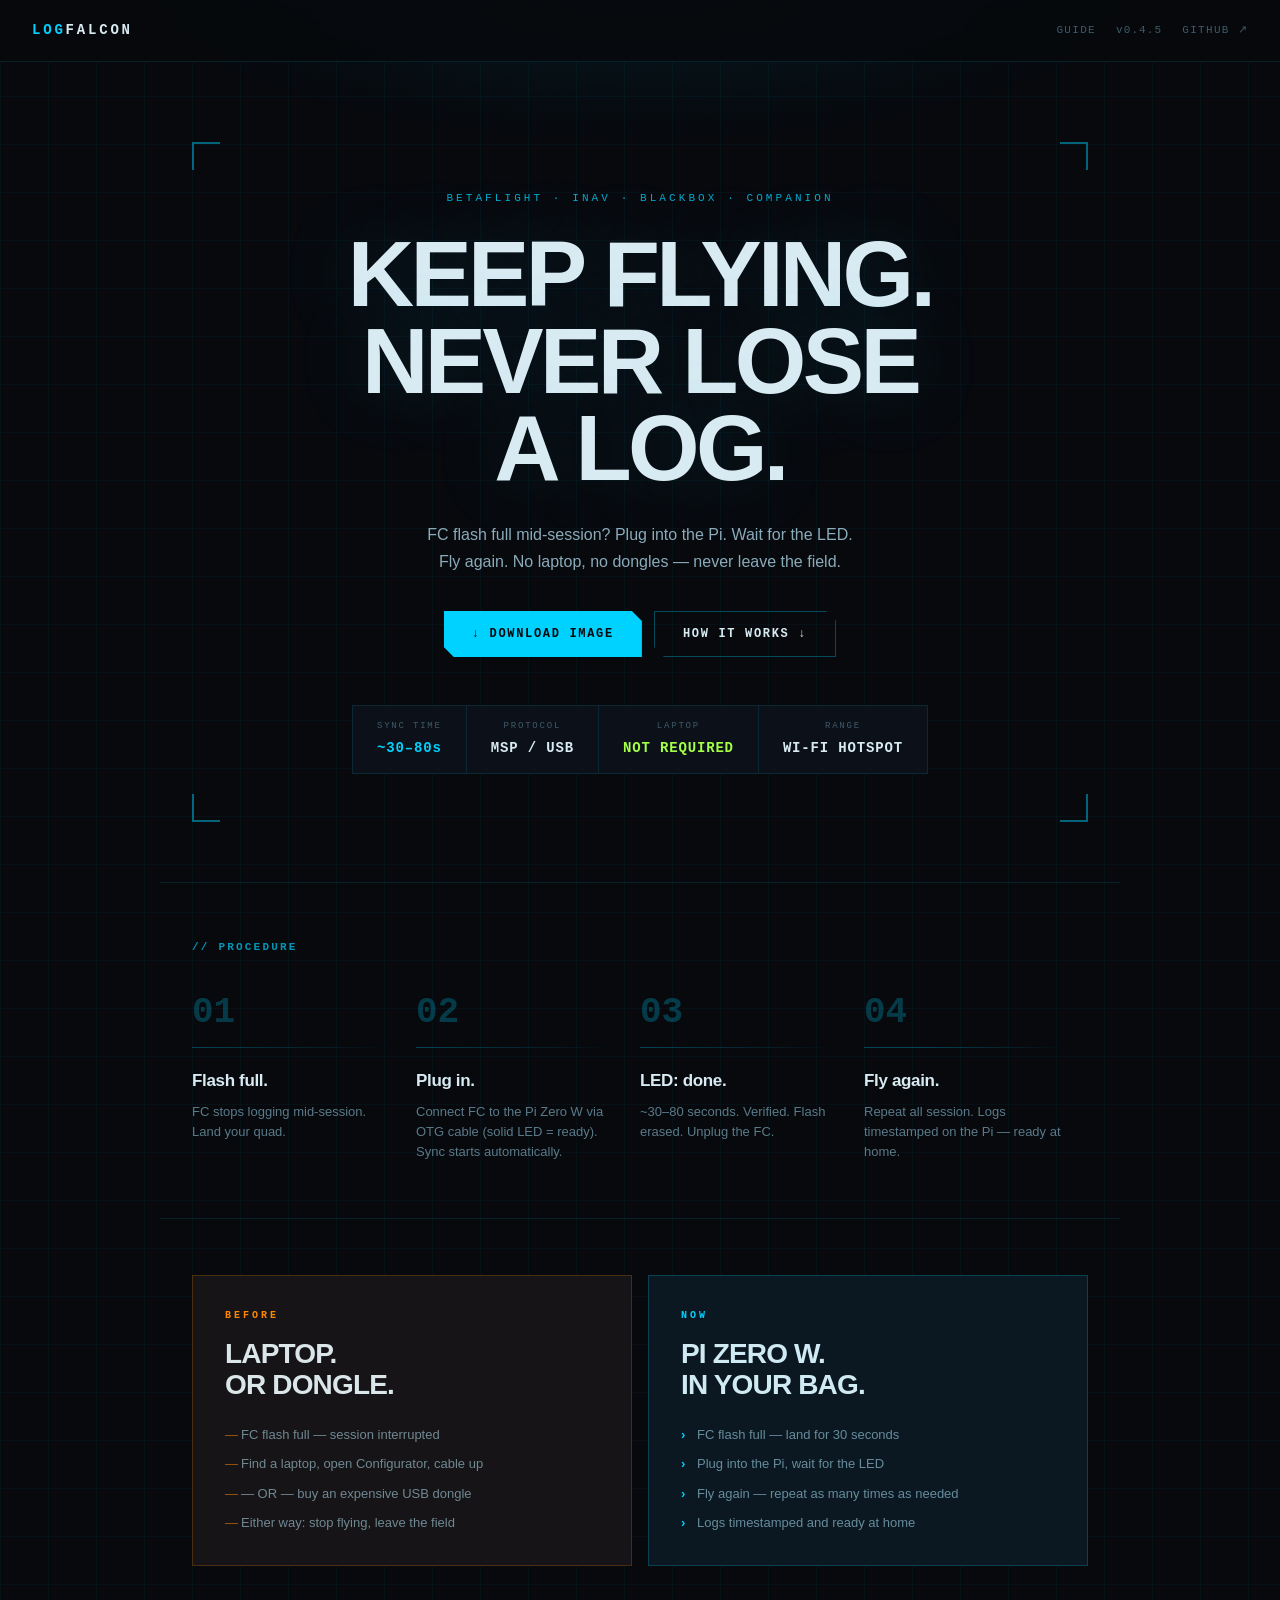
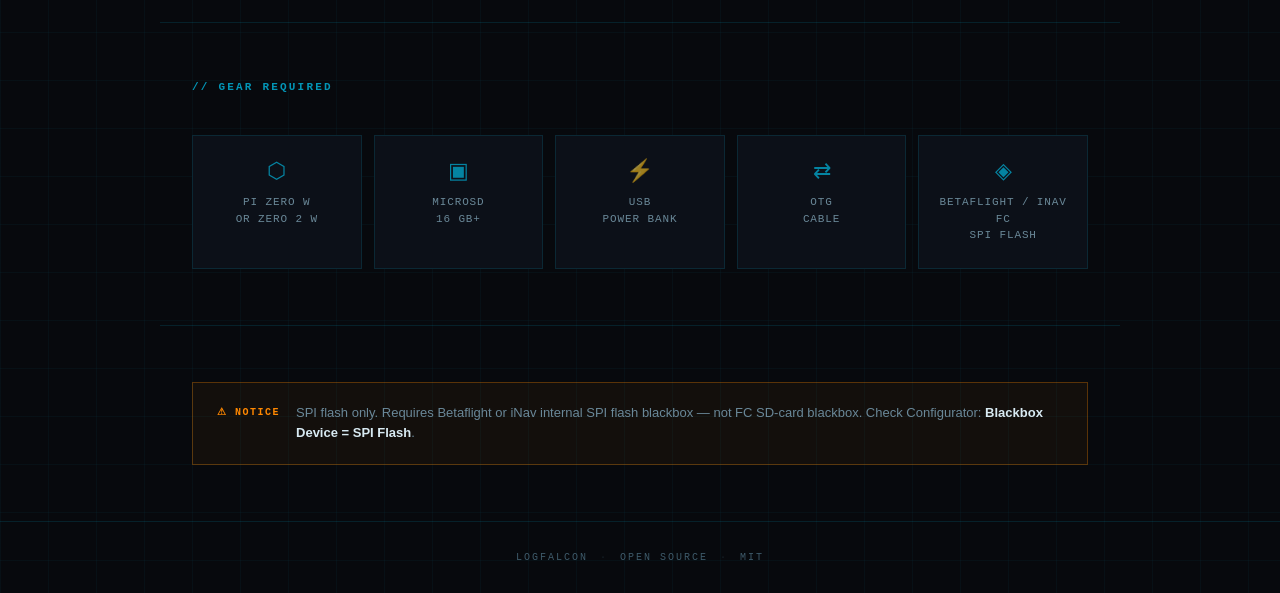
==== docs/index.html @ 05e380f9 "fix: restore FC detection + expand udev for CP2102/CH340 (v0.4.5) - Remove dtoverlay=dwc2 + modules-" ====
<!DOCTYPE html>
<html lang="en">
<head>
  <meta charset="UTF-8">
  <meta name="viewport" content="width=device-width, initial-scale=1.0">
  <meta name="description" content="LogFalcon — clear your FC flash in 30 seconds. No laptop. No dongles. Keep flying.">
  <title>LogFalcon</title>
  <link rel="stylesheet" href="styles.css">
</head>
<body>

  <div class="radar-bg"></div>

  <!-- NAV -->
  <nav>
    <span class="brand"><span class="brand-accent">LOG</span>FALCON</span>
    <div class="nav-right">
      <a class="nav-link" href="guide.html">Guide</a>
      <span class="version">v0.4.5</span>
      <a class="nav-link" href="https://github.com/proeugene/logfalcon" target="_blank" rel="noopener">GitHub ↗</a>
    </div>
  </nav>

  <!-- HERO -->
  <section class="hero">
    <div class="hud-frame">
      <div class="corner-tr"></div>
      <div class="corner-bl"></div>
      <p class="eyebrow">BETAFLIGHT · INAV · BLACKBOX · COMPANION</p>
      <h1>Keep flying.<br>Never lose<br>a log.</h1>
      <p class="hero-sub">
        FC flash full mid-session? Plug into the Pi. Wait for the LED.<br>
        Fly again. No laptop, no dongles — never leave the field.
      </p>
      <div class="ctas">
        <a href="https://github.com/proeugene/logfalcon/releases/latest" class="btn-primary" target="_blank" rel="noopener">↓ Download Image</a>
        <a href="#procedure" class="btn-ghost">How it works ↓</a>
      </div>

      <!-- Telemetry strip -->
      <div class="telemetry">
        <div class="telem-item">
          <span class="telem-key">SYNC TIME</span>
          <span class="telem-val accent">~30–80s</span>
        </div>
        <div class="telem-sep"></div>
        <div class="telem-item">
          <span class="telem-key">PROTOCOL</span>
          <span class="telem-val">MSP / USB</span>
        </div>
        <div class="telem-sep"></div>
        <div class="telem-item">
          <span class="telem-key">LAPTOP</span>
          <span class="telem-val green">NOT REQUIRED</span>
        </div>
        <div class="telem-sep"></div>
        <div class="telem-item">
          <span class="telem-key">RANGE</span>
          <span class="telem-val">WI-FI HOTSPOT</span>
        </div>
      </div>
    </div>
  </section>

  <!-- PROCEDURE -->
  <section id="procedure" class="section">
    <h2 class="section-label">// PROCEDURE</h2>
    <div class="steps">
      <div class="step">
        <span class="step-num">01</span>
        <div class="step-line"></div>
        <p class="step-title">Flash full.</p>
        <p class="step-body">FC stops logging mid-session. Land your quad.</p>
      </div>
      <div class="step">
        <span class="step-num">02</span>
        <div class="step-line"></div>
        <p class="step-title">Plug in.</p>
        <p class="step-body">Connect FC to the Pi Zero W via OTG cable (solid LED = ready). Sync starts automatically.</p>
      </div>
      <div class="step">
        <span class="step-num">03</span>
        <div class="step-line"></div>
        <p class="step-title">LED: done.</p>
        <p class="step-body">~30–80 seconds. Verified. Flash erased. Unplug the FC.</p>
      </div>
      <div class="step">
        <span class="step-num">04</span>
        <div class="step-line last"></div>
        <p class="step-title">Fly again.</p>
        <p class="step-body">Repeat all session. Logs timestamped on the Pi — ready at home.</p>
      </div>
    </div>
  </section>

  <!-- BEFORE / NOW -->
  <section class="section split-section">
    <div class="split-card before-card">
      <p class="card-label warn">BEFORE</p>
      <h3>Laptop.<br>Or dongle.</h3>
      <ul class="card-list">
        <li>FC flash full — session interrupted</li>
        <li>Find a laptop, open Configurator, cable up</li>
        <li>— OR — buy an expensive USB dongle</li>
        <li>Either way: stop flying, leave the field</li>
      </ul>
    </div>
    <div class="split-card now-card">
      <p class="card-label accent">NOW</p>
      <h3>Pi Zero W.<br>In your bag.</h3>
      <ul class="card-list">
        <li>FC flash full — land for 30 seconds</li>
        <li>Plug into the Pi, wait for the LED</li>
        <li>Fly again — repeat as many times as needed</li>
        <li>Logs timestamped and ready at home</li>
      </ul>
    </div>
  </section>

  <!-- GEAR -->
  <section class="section">
    <h2 class="section-label">// GEAR REQUIRED</h2>
    <div class="gear-grid">
      <div class="gear-item">
        <span class="gear-icon">⬡</span>
        <span class="gear-name">Pi Zero W<br>or Zero 2 W</span>
      </div>
      <div class="gear-item">
        <span class="gear-icon">▣</span>
        <span class="gear-name">microSD<br>16 GB+</span>
      </div>
      <div class="gear-item">
        <span class="gear-icon">⚡</span>
        <span class="gear-name">USB<br>power bank</span>
      </div>
      <div class="gear-item">
        <span class="gear-icon">⇄</span>
        <span class="gear-name">OTG<br>cable</span>
      </div>
      <div class="gear-item">
        <span class="gear-icon">◈</span>
        <span class="gear-name">Betaflight / iNav FC<br>SPI flash</span>
      </div>
    </div>
  </section>

  <!-- WARNING -->
  <section class="section">
    <div class="warn-bar">
      <span class="warn-badge">⚠ NOTICE</span>
      <span class="warn-text">SPI flash only. Requires Betaflight or iNav internal SPI flash blackbox — not FC SD-card blackbox. Check Configurator: <strong>Blackbox Device = SPI Flash</strong>.</span>
    </div>
  </section>

  <footer>
    <span>LOGFALCON</span>
    <span class="footer-sep">·</span>
    <span>OPEN SOURCE</span>
    <span class="footer-sep">·</span>
    <span>MIT</span>
  </footer>

  <script src="./app.js"></script>
</body>
</html>
---- docs/styles.css ----
/* ============================================================
   LOGFALCON — FPV / HUD Design System
   Palette: cockpit dark · electric cyan · neon green · orange
   ============================================================ */

*, *::before, *::after { box-sizing: border-box; margin: 0; padding: 0; }

:root {
  --bg:         #07090d;
  --bg-card:    #0c1018;
  --bg-card2:   #111822;
  --border:     rgba(0, 210, 255, 0.12);
  --border-h:   rgba(0, 210, 255, 0.32);
  --accent:     #00d2ff;
  --accent-glow: rgba(0, 210, 255, 0.15);
  --green:      #a3ff47;
  --orange:     #ff8800;
  --text:       #d8eaf2;
  --muted:      #3e5a6a;
  --mono:       'Courier New', 'Lucida Console', monospace;
}

html { scroll-behavior: smooth; }

body {
  background-color: var(--bg);
  /* subtle grid — the cockpit look */
  background-image:
    linear-gradient(rgba(0, 210, 255, 0.035) 1px, transparent 1px),
    linear-gradient(90deg, rgba(0, 210, 255, 0.035) 1px, transparent 1px);
  background-size: 48px 48px;
  color: var(--text);
  font-family: -apple-system, 'Helvetica Neue', Arial, sans-serif;
  font-size: 16px;
  line-height: 1.5;
  -webkit-font-smoothing: antialiased;
  min-height: 100vh;
}

/* Radar glow at top */
.radar-bg {
  position: fixed;
  inset: 0;
  pointer-events: none;
  z-index: 0;
  background: radial-gradient(ellipse 70% 35% at 50% -5%, rgba(0, 210, 255, 0.1) 0%, transparent 60%);
}

/* ---- UTILITIES ---- */
.accent { color: var(--accent); }
.green  { color: var(--green); }
.warn   { color: var(--orange); }

/* ---- NAV ---- */
nav {
  position: sticky;
  top: 0;
  z-index: 10;
  display: flex;
  align-items: center;
  justify-content: space-between;
  padding: 20px 32px;
  border-bottom: 1px solid var(--border);
  background: rgba(7, 9, 13, 0.9);
  backdrop-filter: blur(12px);
  -webkit-backdrop-filter: blur(12px);
}
.brand {
  font-family: var(--mono);
  font-size: 14px;
  font-weight: bold;
  letter-spacing: 0.2em;
  text-transform: uppercase;
}
.brand-accent { color: var(--accent); }
.nav-right { display: flex; align-items: center; gap: 20px; }
.version {
  font-family: var(--mono);
  font-size: 11px;
  color: var(--muted);
  letter-spacing: 0.1em;
}
.nav-link {
  font-family: var(--mono);
  font-size: 11px;
  letter-spacing: 0.12em;
  color: var(--muted);
  text-decoration: none;
  text-transform: uppercase;
  transition: color 0.2s;
}
.nav-link:hover { color: var(--accent); }

/* ---- HERO ---- */
.hero {
  position: relative;
  z-index: 1;
  padding: 80px 32px 60px;
  max-width: 960px;
  margin: 0 auto;
}

/* HUD corner brackets */
.hud-frame {
  position: relative;
  padding: 48px 40px;
  text-align: center;
}
.hud-frame::before,
.hud-frame::after,
.hud-frame > .hud-br,
.hud-frame > .hud-bl {
  content: '';
  position: absolute;
  width: 28px;
  height: 28px;
  border-color: var(--accent);
  border-style: solid;
  opacity: 0.45;
}
.hud-frame::before { top: 0; left: 0; border-width: 2px 0 0 2px; }
.hud-frame::after  { bottom: 0; right: 0; border-width: 0 2px 2px 0; }

/* We add 2 more corners via JS-free approach using box-shadow trick on separate elements */
/* Use a wrapper div instead */
.hud-frame .corner-tr,
.hud-frame .corner-bl {
  position: absolute;
  width: 28px;
  height: 28px;
  border-color: var(--accent);
  border-style: solid;
  opacity: 0.45;
}
.hud-frame .corner-tr { top: 0; right: 0; border-width: 2px 2px 0 0; }
.hud-frame .corner-bl { bottom: 0; left: 0; border-width: 0 0 2px 2px; }

.eyebrow {
  font-family: var(--mono);
  font-size: 11px;
  letter-spacing: 0.28em;
  text-transform: uppercase;
  color: var(--accent);
  margin-bottom: 24px;
  opacity: 0.8;
}

h1 {
  font-size: clamp(48px, 9vw, 92px);
  font-weight: 900;
  line-height: 0.95;
  letter-spacing: -0.04em;
  text-transform: uppercase;
  margin-bottom: 28px;
  text-shadow: 0 0 80px rgba(0, 210, 255, 0.18);
}

.hero-sub {
  font-size: 16px;
  line-height: 1.7;
  color: #8aabba;
  max-width: 520px;
  margin: 0 auto 36px;
}

.ctas {
  display: flex;
  flex-wrap: wrap;
  gap: 12px;
  margin-bottom: 48px;
  justify-content: center;
}

.btn-primary {
  display: inline-flex;
  align-items: center;
  background: var(--accent);
  color: #03080c;
  font-family: var(--mono);
  font-size: 12px;
  font-weight: bold;
  letter-spacing: 0.14em;
  text-transform: uppercase;
  text-decoration: none;
  padding: 14px 28px;
  border: none;
  clip-path: polygon(0 0, calc(100% - 10px) 0, 100% 10px, 100% 100%, 10px 100%, 0 calc(100% - 10px));
  transition: background 0.2s, box-shadow 0.2s;
}
.btn-primary:hover {
  background: #33ddff;
  box-shadow: 0 0 24px rgba(0, 210, 255, 0.4);
}

.btn-ghost {
  display: inline-flex;
  align-items: center;
  background: transparent;
  color: var(--text);
  font-family: var(--mono);
  font-size: 12px;
  font-weight: bold;
  letter-spacing: 0.14em;
  text-transform: uppercase;
  text-decoration: none;
  padding: 13px 28px;
  border: 1px solid var(--border-h);
  clip-path: polygon(0 0, calc(100% - 10px) 0, 100% 10px, 100% 100%, 10px 100%, 0 calc(100% - 10px));
  transition: border-color 0.2s, color 0.2s, background 0.2s;
}
.btn-ghost:hover {
  border-color: var(--accent);
  color: var(--accent);
  background: var(--accent-glow);
}

/* Telemetry strip */
.telemetry {
  display: inline-flex;
  flex-wrap: wrap;
  gap: 0;
  border: 1px solid var(--border);
  background: var(--bg-card);
  max-width: 100%;
}
.telem-item {
  display: flex;
  flex-direction: column;
  gap: 4px;
  padding: 14px 24px;
}
.telem-sep {
  width: 1px;
  background: var(--border);
  align-self: stretch;
}
.telem-key {
  font-family: var(--mono);
  font-size: 9px;
  letter-spacing: 0.2em;
  text-transform: uppercase;
  color: var(--muted);
}
.telem-val {
  font-family: var(--mono);
  font-size: 14px;
  font-weight: bold;
  letter-spacing: 0.06em;
  color: var(--text);
}
.telem-val.accent { color: var(--accent); }
.telem-val.green  { color: var(--green); }

/* ---- SECTIONS ---- */
.section {
  position: relative;
  z-index: 1;
  max-width: 960px;
  margin: 0 auto;
  padding: 56px 32px;
  border-top: 1px solid var(--border);
}

.section-label {
  font-family: var(--mono);
  font-size: 11px;
  letter-spacing: 0.2em;
  color: var(--accent);
  text-transform: uppercase;
  margin-bottom: 40px;
  opacity: 0.7;
}

/* ---- STEPS ---- */
.steps {
  display: grid;
  grid-template-columns: repeat(4, 1fr);
  gap: 0;
  position: relative;
}

@media (max-width: 700px) {
  .steps { grid-template-columns: 1fr 1fr; }
}
@media (max-width: 440px) {
  .steps { grid-template-columns: 1fr; }
}

.step {
  padding: 0 24px 0 0;
  position: relative;
}

.step-num {
  display: block;
  font-family: var(--mono);
  font-size: 36px;
  font-weight: bold;
  color: var(--accent);
  opacity: 0.25;
  line-height: 1;
  margin-bottom: 16px;
}

.step-line {
  width: 100%;
  height: 1px;
  background: linear-gradient(90deg, var(--accent), transparent);
  margin-bottom: 20px;
  opacity: 0.3;
}
.step-line.last {
  background: linear-gradient(90deg, var(--accent) 30%, transparent);
}

.step-title {
  font-size: 17px;
  font-weight: 700;
  letter-spacing: -0.02em;
  margin-bottom: 8px;
  color: var(--text);
}
.step-body {
  font-size: 13px;
  color: #5a7a8a;
  line-height: 1.55;
}

/* ---- BEFORE / NOW ---- */
.split-section {
  display: grid;
  grid-template-columns: 1fr 1fr;
  gap: 16px;
  align-items: start;
}

@media (max-width: 600px) {
  .split-section { grid-template-columns: 1fr; }
}

.split-card {
  padding: 32px;
  border: 1px solid;
  background: var(--bg-card);
  position: relative;
  overflow: hidden;
}
.split-card::after {
  content: '';
  position: absolute;
  inset: 0;
  opacity: 0.04;
  pointer-events: none;
}

.before-card {
  border-color: rgba(255, 136, 0, 0.25);
}
.before-card::after {
  background: var(--orange);
}

.now-card {
  border-color: rgba(0, 210, 255, 0.25);
}
.now-card::after {
  background: var(--accent);
}

.card-label {
  font-family: var(--mono);
  font-size: 10px;
  font-weight: bold;
  letter-spacing: 0.3em;
  text-transform: uppercase;
  margin-bottom: 16px;
}

.split-card h3 {
  font-size: 28px;
  font-weight: 800;
  letter-spacing: -0.03em;
  line-height: 1.1;
  text-transform: uppercase;
  margin-bottom: 24px;
}

.card-list {
  list-style: none;
  display: flex;
  flex-direction: column;
  gap: 10px;
}
.card-list li {
  font-size: 13px;
  color: #6a8898;
  padding-left: 16px;
  position: relative;
  line-height: 1.5;
}
.before-card .card-list li::before {
  content: '—';
  position: absolute;
  left: 0;
  color: var(--orange);
  opacity: 0.6;
}
.now-card .card-list li::before {
  content: '›';
  position: absolute;
  left: 0;
  color: var(--accent);
  font-weight: bold;
}

/* ---- GEAR ---- */
.gear-grid {
  display: grid;
  grid-template-columns: repeat(5, 1fr);
  gap: 12px;
}

@media (max-width: 700px) {
  .gear-grid { grid-template-columns: repeat(3, 1fr); }
}
@media (max-width: 440px) {
  .gear-grid { grid-template-columns: repeat(2, 1fr); }
}

.gear-item {
  display: flex;
  flex-direction: column;
  align-items: center;
  gap: 12px;
  padding: 24px 16px;
  border: 1px solid var(--border);
  background: var(--bg-card);
  text-align: center;
  transition: border-color 0.2s, background 0.2s;
}
.gear-item:hover {
  border-color: var(--border-h);
  background: var(--bg-card2);
}
.gear-icon {
  font-size: 22px;
  color: var(--accent);
  opacity: 0.6;
  line-height: 1;
}
.gear-name {
  font-family: var(--mono);
  font-size: 11px;
  letter-spacing: 0.08em;
  text-transform: uppercase;
  color: #6a8898;
  line-height: 1.5;
}

/* ---- WARNING BAR ---- */
.warn-bar {
  display: flex;
  align-items: flex-start;
  gap: 16px;
  padding: 20px 24px;
  border: 1px solid rgba(255, 136, 0, 0.3);
  background: rgba(255, 136, 0, 0.05);
}
.warn-badge {
  font-family: var(--mono);
  font-size: 10px;
  font-weight: bold;
  letter-spacing: 0.15em;
  text-transform: uppercase;
  color: var(--orange);
  white-space: nowrap;
  margin-top: 2px;
}
.warn-text {
  font-size: 13px;
  color: #6a8898;
  line-height: 1.6;
}
.warn-text strong { color: var(--text); }

/* ---- FOOTER ---- */
footer {
  position: relative;
  z-index: 1;
  display: flex;
  justify-content: center;
  align-items: center;
  gap: 12px;
  padding: 28px 32px;
  border-top: 1px solid var(--border);
  font-family: var(--mono);
  font-size: 10px;
  letter-spacing: 0.2em;
  text-transform: uppercase;
  color: var(--muted);
}
.footer-sep { opacity: 0.3; }

/* ---- RESPONSIVE MISC ---- */
@media (max-width: 600px) {
  nav { padding: 16px 20px; }
  .hero { padding: 48px 20px 40px; }
  .hud-frame { padding: 24px 16px; }
  .section { padding: 40px 20px; }
  .telemetry { display: flex; width: 100%; }
  .telem-item { flex: 1; padding: 12px 16px; }
  h1 { font-size: clamp(42px, 12vw, 72px); }
  footer { gap: 8px; flex-wrap: wrap; }
}
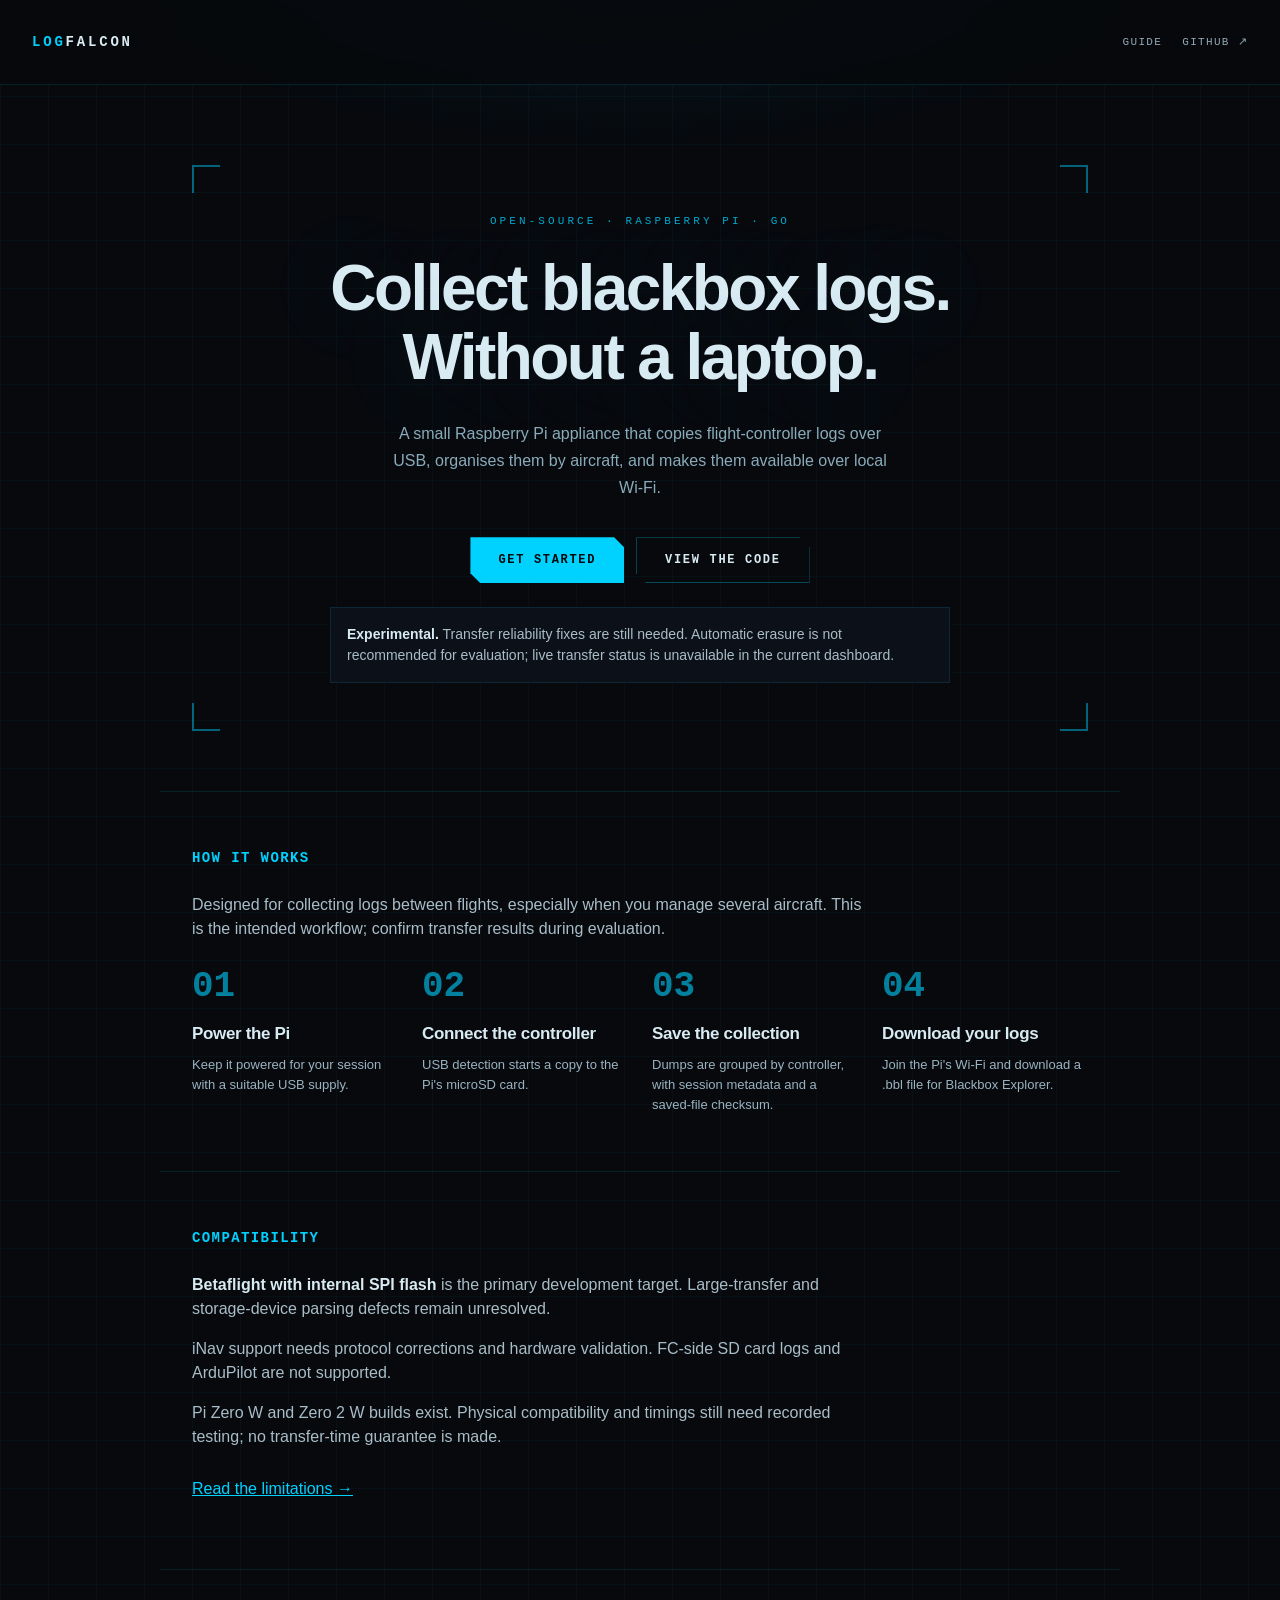
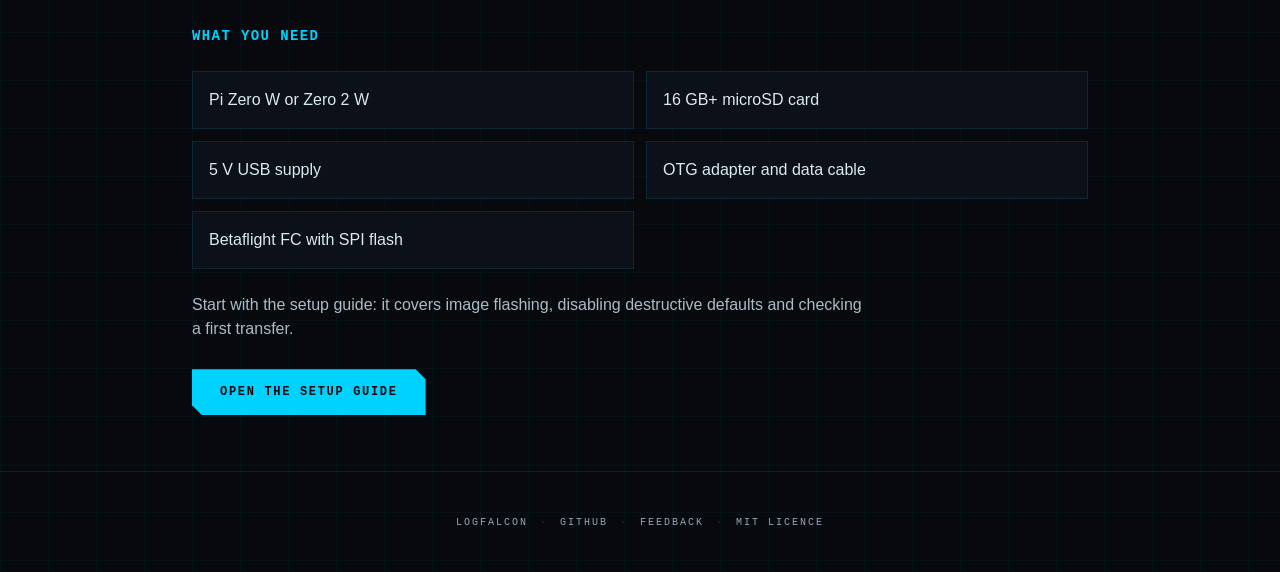
==== commit 91847b19: "updated docs, updated front end, visual quality updates # Conflicts: #	README.md" ====
--- a/docs/index.html
+++ b/docs/index.html
@@ -3,163 +3,67 @@
 <head>
   <meta charset="UTF-8">
   <meta name="viewport" content="width=device-width, initial-scale=1.0">
-  <meta name="description" content="LogFalcon — clear your FC flash in 30 seconds. No laptop. No dongles. Keep flying.">
-  <title>LogFalcon</title>
+  <meta name="description" content="LogFalcon is an experimental Go and Raspberry Pi appliance for automatically collecting drone blackbox logs over USB.">
+  <title>LogFalcon — Drone blackbox collection</title>
   <link rel="stylesheet" href="styles.css">
 </head>
 <body>
-
-  <div class="radar-bg"></div>
-
-  <!-- NAV -->
-  <nav>
-    <span class="brand"><span class="brand-accent">LOG</span>FALCON</span>
+  <div class="radar-bg" aria-hidden="true"></div>
+  <nav aria-label="Main navigation">
+    <a class="brand" href="index.html"><span class="brand-accent">LOG</span>FALCON</a>
     <div class="nav-right">
       <a class="nav-link" href="guide.html">Guide</a>
-      <span class="version">v0.4.5</span>
-      <a class="nav-link" href="https://github.com/proeugene/logfalcon" target="_blank" rel="noopener">GitHub ↗</a>
+      <a class="nav-link" href="https://github.com/proeugene/logfalcon">GitHub ↗</a>
     </div>
   </nav>
-
-  <!-- HERO -->
-  <section class="hero">
-    <div class="hud-frame">
-      <div class="corner-tr"></div>
-      <div class="corner-bl"></div>
-      <p class="eyebrow">BETAFLIGHT · INAV · BLACKBOX · COMPANION</p>
-      <h1>Keep flying.<br>Never lose<br>a log.</h1>
-      <p class="hero-sub">
-        FC flash full mid-session? Plug into the Pi. Wait for the LED.<br>
-        Fly again. No laptop, no dongles — never leave the field.
-      </p>
-      <div class="ctas">
-        <a href="https://github.com/proeugene/logfalcon/releases/latest" class="btn-primary" target="_blank" rel="noopener">↓ Download Image</a>
-        <a href="#procedure" class="btn-ghost">How it works ↓</a>
+  <main>
+    <section class="hero">
+      <div class="hud-frame">
+        <div class="corner-tr" aria-hidden="true"></div>
+        <div class="corner-bl" aria-hidden="true"></div>
+        <p class="eyebrow">Open-source · Raspberry Pi · Go</p>
+        <h1>Collect blackbox logs.<br>Without a laptop.</h1>
+        <p class="hero-sub">A small Raspberry Pi appliance that copies flight-controller logs over USB, organises them by aircraft, and makes them available over local Wi-Fi.</p>
+        <div class="ctas">
+          <a href="guide.html#setup" class="btn-primary">Get started</a>
+          <a href="https://github.com/proeugene/logfalcon" class="btn-ghost">View the code</a>
+        </div>
+        <p class="release-note"><strong>Experimental.</strong> Transfer reliability fixes are still needed. Automatic erasure is not recommended for evaluation; live transfer status is unavailable in the current dashboard.</p>
       </div>
-
-      <!-- Telemetry strip -->
-      <div class="telemetry">
-        <div class="telem-item">
-          <span class="telem-key">SYNC TIME</span>
-          <span class="telem-val accent">~30–80s</span>
-        </div>
-        <div class="telem-sep"></div>
-        <div class="telem-item">
-          <span class="telem-key">PROTOCOL</span>
-          <span class="telem-val">MSP / USB</span>
-        </div>
-        <div class="telem-sep"></div>
-        <div class="telem-item">
-          <span class="telem-key">LAPTOP</span>
-          <span class="telem-val green">NOT REQUIRED</span>
-        </div>
-        <div class="telem-sep"></div>
-        <div class="telem-item">
-          <span class="telem-key">RANGE</span>
-          <span class="telem-val">WI-FI HOTSPOT</span>
-        </div>
+    </section>
+    <section id="procedure" class="section">
+      <h2 class="section-label">How it works</h2>
+      <p class="section-intro">Designed for collecting logs between flights, especially when you manage several aircraft. This is the intended workflow; confirm transfer results during evaluation.</p>
+      <div class="steps">
+        <div class="step"><span class="step-num">01</span><h3 class="step-title">Power the Pi</h3><p class="step-body">Keep it powered for your session with a suitable USB supply.</p></div>
+        <div class="step"><span class="step-num">02</span><h3 class="step-title">Connect the controller</h3><p class="step-body">USB detection starts a copy to the Pi's microSD card.</p></div>
+        <div class="step"><span class="step-num">03</span><h3 class="step-title">Save the collection</h3><p class="step-body">Dumps are grouped by controller, with session metadata and a saved-file checksum.</p></div>
+        <div class="step"><span class="step-num">04</span><h3 class="step-title">Download your logs</h3><p class="step-body">Join the Pi's Wi-Fi and download a .bbl file for Blackbox Explorer.</p></div>
       </div>
-    </div>
-  </section>
-
-  <!-- PROCEDURE -->
-  <section id="procedure" class="section">
-    <h2 class="section-label">// PROCEDURE</h2>
-    <div class="steps">
-      <div class="step">
-        <span class="step-num">01</span>
-        <div class="step-line"></div>
-        <p class="step-title">Flash full.</p>
-        <p class="step-body">FC stops logging mid-session. Land your quad.</p>
+    </section>
+    <section class="section" id="compatibility">
+      <h2 class="section-label">Compatibility</h2>
+      <div class="compatibility-copy">
+        <p><strong>Betaflight with internal SPI flash</strong> is the primary development target. Large-transfer and storage-device parsing defects remain unresolved.</p>
+        <p>iNav support needs protocol corrections and hardware validation. FC-side SD card logs and ArduPilot are not supported.</p>
+        <p>Pi Zero W and Zero 2 W builds exist. Physical compatibility and timings still need recorded testing; no transfer-time guarantee is made.</p>
       </div>
-      <div class="step">
-        <span class="step-num">02</span>
-        <div class="step-line"></div>
-        <p class="step-title">Plug in.</p>
-        <p class="step-body">Connect FC to the Pi Zero W via OTG cable (solid LED = ready). Sync starts automatically.</p>
-      </div>
-      <div class="step">
-        <span class="step-num">03</span>
-        <div class="step-line"></div>
-        <p class="step-title">LED: done.</p>
-        <p class="step-body">~30–80 seconds. Verified. Flash erased. Unplug the FC.</p>
-      </div>
-      <div class="step">
-        <span class="step-num">04</span>
-        <div class="step-line last"></div>
-        <p class="step-title">Fly again.</p>
-        <p class="step-body">Repeat all session. Logs timestamped on the Pi — ready at home.</p>
-      </div>
-    </div>
-  </section>
-
-  <!-- BEFORE / NOW -->
-  <section class="section split-section">
-    <div class="split-card before-card">
-      <p class="card-label warn">BEFORE</p>
-      <h3>Laptop.<br>Or dongle.</h3>
-      <ul class="card-list">
-        <li>FC flash full — session interrupted</li>
-        <li>Find a laptop, open Configurator, cable up</li>
-        <li>— OR — buy an expensive USB dongle</li>
-        <li>Either way: stop flying, leave the field</li>
+      <a class="text-link" href="guide.html#compatibility">Read the limitations →</a>
+    </section>
+    <section class="section" id="setup">
+      <h2 class="section-label">What you need</h2>
+      <ul class="equipment-list">
+        <li>Pi Zero W or Zero 2 W</li><li>16 GB+ microSD card</li><li>5 V USB supply</li><li>OTG adapter and data cable</li><li>Betaflight FC with SPI flash</li>
       </ul>
-    </div>
-    <div class="split-card now-card">
-      <p class="card-label accent">NOW</p>
-      <h3>Pi Zero W.<br>In your bag.</h3>
-      <ul class="card-list">
-        <li>FC flash full — land for 30 seconds</li>
-        <li>Plug into the Pi, wait for the LED</li>
-        <li>Fly again — repeat as many times as needed</li>
-        <li>Logs timestamped and ready at home</li>
-      </ul>
-    </div>
-  </section>
-
-  <!-- GEAR -->
-  <section class="section">
-    <h2 class="section-label">// GEAR REQUIRED</h2>
-    <div class="gear-grid">
-      <div class="gear-item">
-        <span class="gear-icon">⬡</span>
-        <span class="gear-name">Pi Zero W<br>or Zero 2 W</span>
-      </div>
-      <div class="gear-item">
-        <span class="gear-icon">▣</span>
-        <span class="gear-name">microSD<br>16 GB+</span>
-      </div>
-      <div class="gear-item">
-        <span class="gear-icon">⚡</span>
-        <span class="gear-name">USB<br>power bank</span>
-      </div>
-      <div class="gear-item">
-        <span class="gear-icon">⇄</span>
-        <span class="gear-name">OTG<br>cable</span>
-      </div>
-      <div class="gear-item">
-        <span class="gear-icon">◈</span>
-        <span class="gear-name">Betaflight / iNav FC<br>SPI flash</span>
-      </div>
-    </div>
-  </section>
-
-  <!-- WARNING -->
-  <section class="section">
-    <div class="warn-bar">
-      <span class="warn-badge">⚠ NOTICE</span>
-      <span class="warn-text">SPI flash only. Requires Betaflight or iNav internal SPI flash blackbox — not FC SD-card blackbox. Check Configurator: <strong>Blackbox Device = SPI Flash</strong>.</span>
-    </div>
-  </section>
-
+      <p class="section-intro">Start with the setup guide: it covers image flashing, disabling destructive defaults and checking a first transfer.</p>
+      <a class="btn-primary" href="guide.html#setup">Open the setup guide</a>
+    </section>
+  </main>
   <footer>
-    <span>LOGFALCON</span>
-    <span class="footer-sep">·</span>
-    <span>OPEN SOURCE</span>
-    <span class="footer-sep">·</span>
-    <span>MIT</span>
+    <span>LOGFALCON</span><span class="footer-sep">·</span>
+    <a href="https://github.com/proeugene/logfalcon">GitHub</a><span class="footer-sep">·</span>
+    <a href="https://github.com/proeugene/logfalcon/issues">Feedback</a><span class="footer-sep">·</span>
+    <a href="https://github.com/proeugene/logfalcon/blob/main/LICENSE">MIT licence</a>
   </footer>
-
-  <script src="./app.js"></script>
 </body>
 </html>
--- a/docs/styles.css
+++ b/docs/styles.css
@@ -16,7 +16,7 @@
   --green:      #a3ff47;
   --orange:     #ff8800;
   --text:       #d8eaf2;
-  --muted:      #3e5a6a;
+  --muted:      #91a8b5;
   --mono:       'Courier New', 'Lucida Console', monospace;
 }
 
@@ -146,11 +146,10 @@
 }
 
 h1 {
-  font-size: clamp(48px, 9vw, 92px);
+  font-size: clamp(36px, 6vw, 64px);
   font-weight: 900;
-  line-height: 0.95;
+  line-height: 1.08;
   letter-spacing: -0.04em;
-  text-transform: uppercase;
   margin-bottom: 28px;
   text-shadow: 0 0 80px rgba(0, 210, 255, 0.18);
 }
@@ -167,7 +166,7 @@
   display: flex;
   flex-wrap: wrap;
   gap: 12px;
-  margin-bottom: 48px;
+  margin-bottom: 24px;
   justify-content: center;
 }
 
@@ -213,43 +212,6 @@
   color: var(--accent);
   background: var(--accent-glow);
 }
-
-/* Telemetry strip */
-.telemetry {
-  display: inline-flex;
-  flex-wrap: wrap;
-  gap: 0;
-  border: 1px solid var(--border);
-  background: var(--bg-card);
-  max-width: 100%;
-}
-.telem-item {
-  display: flex;
-  flex-direction: column;
-  gap: 4px;
-  padding: 14px 24px;
-}
-.telem-sep {
-  width: 1px;
-  background: var(--border);
-  align-self: stretch;
-}
-.telem-key {
-  font-family: var(--mono);
-  font-size: 9px;
-  letter-spacing: 0.2em;
-  text-transform: uppercase;
-  color: var(--muted);
-}
-.telem-val {
-  font-family: var(--mono);
-  font-size: 14px;
-  font-weight: bold;
-  letter-spacing: 0.06em;
-  color: var(--text);
-}
-.telem-val.accent { color: var(--accent); }
-.telem-val.green  { color: var(--green); }
 
 /* ---- SECTIONS ---- */
 .section {
@@ -322,166 +284,9 @@
 }
 .step-body {
   font-size: 13px;
-  color: #5a7a8a;
+  color: #9ab3c0;
   line-height: 1.55;
 }
-
-/* ---- BEFORE / NOW ---- */
-.split-section {
-  display: grid;
-  grid-template-columns: 1fr 1fr;
-  gap: 16px;
-  align-items: start;
-}
-
-@media (max-width: 600px) {
-  .split-section { grid-template-columns: 1fr; }
-}
-
-.split-card {
-  padding: 32px;
-  border: 1px solid;
-  background: var(--bg-card);
-  position: relative;
-  overflow: hidden;
-}
-.split-card::after {
-  content: '';
-  position: absolute;
-  inset: 0;
-  opacity: 0.04;
-  pointer-events: none;
-}
-
-.before-card {
-  border-color: rgba(255, 136, 0, 0.25);
-}
-.before-card::after {
-  background: var(--orange);
-}
-
-.now-card {
-  border-color: rgba(0, 210, 255, 0.25);
-}
-.now-card::after {
-  background: var(--accent);
-}
-
-.card-label {
-  font-family: var(--mono);
-  font-size: 10px;
-  font-weight: bold;
-  letter-spacing: 0.3em;
-  text-transform: uppercase;
-  margin-bottom: 16px;
-}
-
-.split-card h3 {
-  font-size: 28px;
-  font-weight: 800;
-  letter-spacing: -0.03em;
-  line-height: 1.1;
-  text-transform: uppercase;
-  margin-bottom: 24px;
-}
-
-.card-list {
-  list-style: none;
-  display: flex;
-  flex-direction: column;
-  gap: 10px;
-}
-.card-list li {
-  font-size: 13px;
-  color: #6a8898;
-  padding-left: 16px;
-  position: relative;
-  line-height: 1.5;
-}
-.before-card .card-list li::before {
-  content: '—';
-  position: absolute;
-  left: 0;
-  color: var(--orange);
-  opacity: 0.6;
-}
-.now-card .card-list li::before {
-  content: '›';
-  position: absolute;
-  left: 0;
-  color: var(--accent);
-  font-weight: bold;
-}
-
-/* ---- GEAR ---- */
-.gear-grid {
-  display: grid;
-  grid-template-columns: repeat(5, 1fr);
-  gap: 12px;
-}
-
-@media (max-width: 700px) {
-  .gear-grid { grid-template-columns: repeat(3, 1fr); }
-}
-@media (max-width: 440px) {
-  .gear-grid { grid-template-columns: repeat(2, 1fr); }
-}
-
-.gear-item {
-  display: flex;
-  flex-direction: column;
-  align-items: center;
-  gap: 12px;
-  padding: 24px 16px;
-  border: 1px solid var(--border);
-  background: var(--bg-card);
-  text-align: center;
-  transition: border-color 0.2s, background 0.2s;
-}
-.gear-item:hover {
-  border-color: var(--border-h);
-  background: var(--bg-card2);
-}
-.gear-icon {
-  font-size: 22px;
-  color: var(--accent);
-  opacity: 0.6;
-  line-height: 1;
-}
-.gear-name {
-  font-family: var(--mono);
-  font-size: 11px;
-  letter-spacing: 0.08em;
-  text-transform: uppercase;
-  color: #6a8898;
-  line-height: 1.5;
-}
-
-/* ---- WARNING BAR ---- */
-.warn-bar {
-  display: flex;
-  align-items: flex-start;
-  gap: 16px;
-  padding: 20px 24px;
-  border: 1px solid rgba(255, 136, 0, 0.3);
-  background: rgba(255, 136, 0, 0.05);
-}
-.warn-badge {
-  font-family: var(--mono);
-  font-size: 10px;
-  font-weight: bold;
-  letter-spacing: 0.15em;
-  text-transform: uppercase;
-  color: var(--orange);
-  white-space: nowrap;
-  margin-top: 2px;
-}
-.warn-text {
-  font-size: 13px;
-  color: #6a8898;
-  line-height: 1.6;
-}
-.warn-text strong { color: var(--text); }
 
 /* ---- FOOTER ---- */
 footer {
@@ -507,8 +312,28 @@
   .hero { padding: 48px 20px 40px; }
   .hud-frame { padding: 24px 16px; }
   .section { padding: 40px 20px; }
-  .telemetry { display: flex; width: 100%; }
-  .telem-item { flex: 1; padding: 12px 16px; }
-  h1 { font-size: clamp(42px, 12vw, 72px); }
+  h1 { font-size: clamp(32px, 9vw, 48px); }
   footer { gap: 8px; flex-wrap: wrap; }
 }
+
+/* Clear copy and controls across the landing page and guide. */
+.brand { color: var(--text); text-decoration: none; }
+nav a, footer a { min-height: 44px; display: inline-flex; align-items: center; }
+footer a { color: var(--muted); text-decoration: none; }
+a:focus-visible, summary:focus-visible { outline: 2px solid var(--accent); outline-offset: 5px; }
+[id] { scroll-margin-top: 100px; }
+.release-note { max-width: 620px; margin: 0 auto; padding: 16px; background: var(--bg-card); border: 1px solid var(--border); color: #a9bdc8; font-size: 14px; text-align: left; }
+.release-note strong { color: var(--text); }
+.section-intro { max-width: 680px; margin-bottom: 28px; color: #a9bdc8; }
+.section-label { margin-bottom: 24px; font-size: 14px; opacity: 1; letter-spacing: 0.1em; }
+.steps { gap: 24px; }
+.step { padding: 0; }
+.step-num { opacity: 0.6; }
+.compatibility-copy { max-width: 680px; color: #a9bdc8; }
+.compatibility-copy p { margin-bottom: 16px; }
+.compatibility-copy strong { color: var(--text); }
+.text-link { display: inline-block; padding: 12px 0; color: var(--accent); }
+.equipment-list { display: grid; grid-template-columns: repeat(2, minmax(0, 1fr)); gap: 12px; list-style: none; margin-bottom: 24px; }
+.equipment-list li { padding: 16px; background: var(--bg-card); border: 1px solid var(--border); }
+@media (max-width: 440px) { .equipment-list { grid-template-columns: 1fr; } .nav-right { gap: 14px; } .brand { letter-spacing: 0.1em; } }
+@media (prefers-reduced-motion: reduce) { html { scroll-behavior: auto; } *, *::before, *::after { animation: none !important; transition: none !important; } }
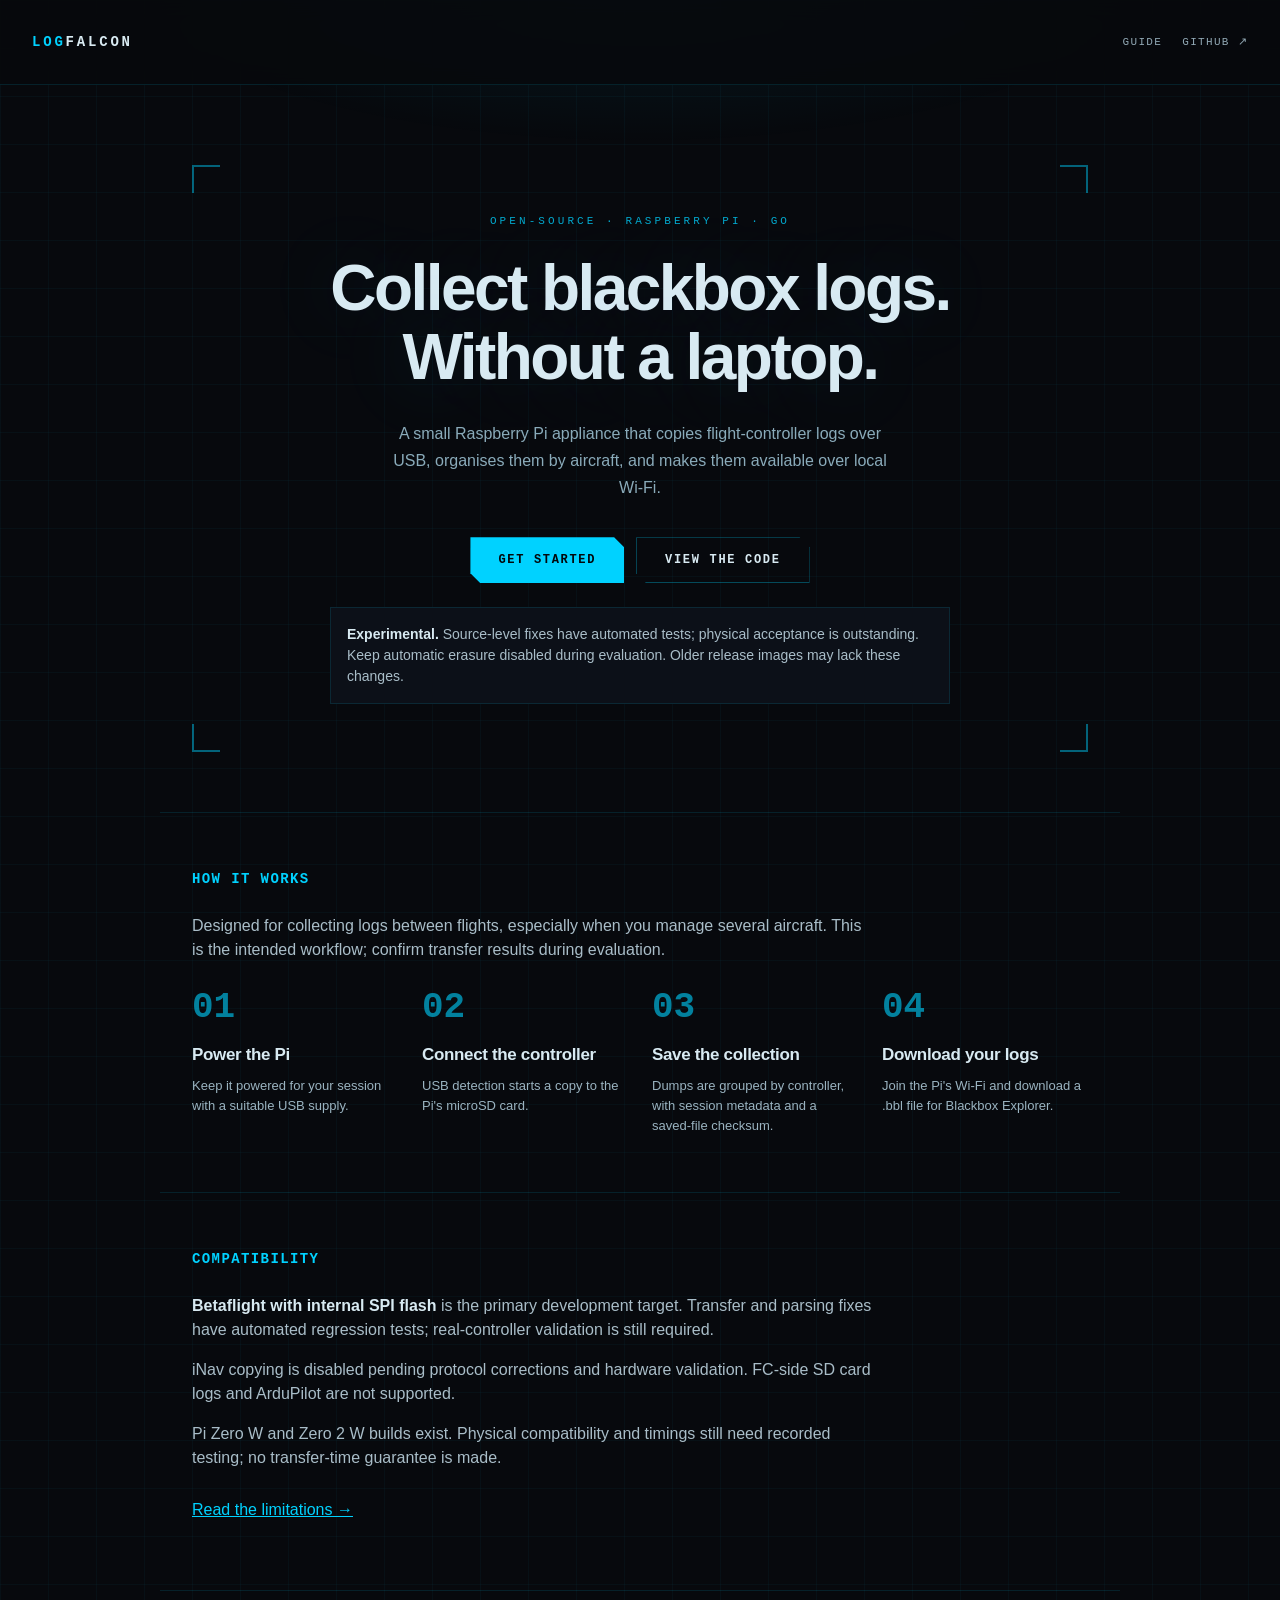
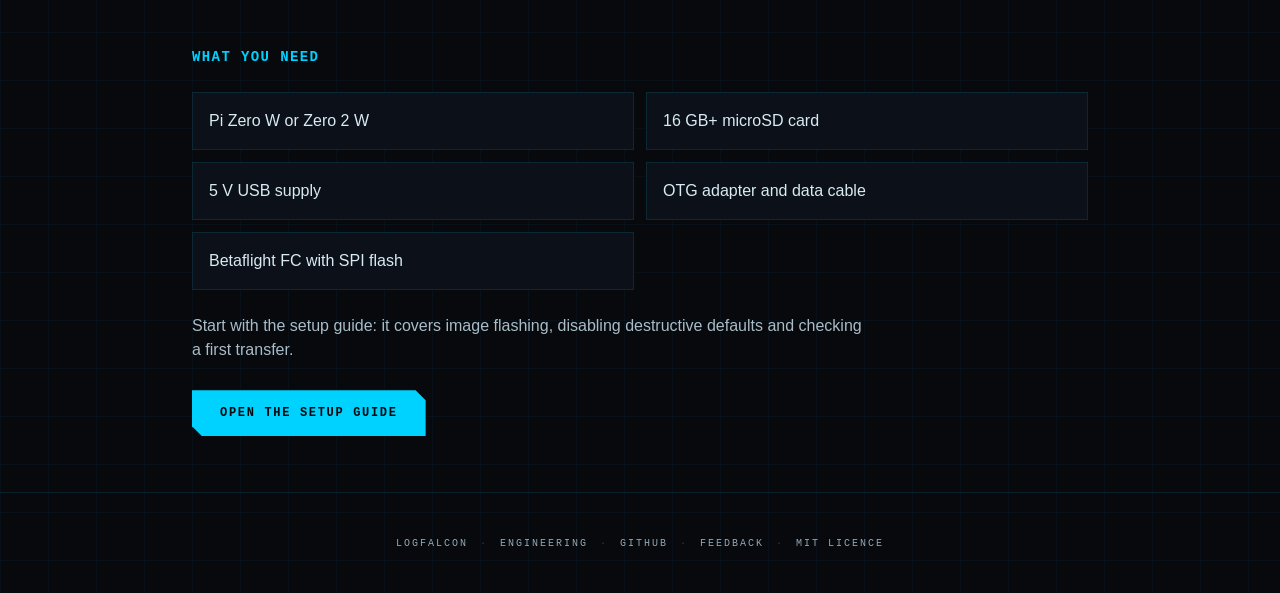
==== commit 56a2e796: "added tests, bug fixes, wip docs tweaks" ====
--- a/docs/index.html
+++ b/docs/index.html
@@ -28,7 +28,7 @@
           <a href="guide.html#setup" class="btn-primary">Get started</a>
           <a href="https://github.com/proeugene/logfalcon" class="btn-ghost">View the code</a>
         </div>
-        <p class="release-note"><strong>Experimental.</strong> Transfer reliability fixes are still needed. Automatic erasure is not recommended for evaluation; live transfer status is unavailable in the current dashboard.</p>
+        <p class="release-note"><strong>Experimental.</strong> Source-level fixes have automated tests; physical acceptance is outstanding. Keep automatic erasure disabled during evaluation. Older release images may lack these changes.</p>
       </div>
     </section>
     <section id="procedure" class="section">
@@ -44,8 +44,8 @@
     <section class="section" id="compatibility">
       <h2 class="section-label">Compatibility</h2>
       <div class="compatibility-copy">
-        <p><strong>Betaflight with internal SPI flash</strong> is the primary development target. Large-transfer and storage-device parsing defects remain unresolved.</p>
-        <p>iNav support needs protocol corrections and hardware validation. FC-side SD card logs and ArduPilot are not supported.</p>
+        <p><strong>Betaflight with internal SPI flash</strong> is the primary development target. Transfer and parsing fixes have automated regression tests; real-controller validation is still required.</p>
+        <p>iNav copying is disabled pending protocol corrections and hardware validation. FC-side SD card logs and ArduPilot are not supported.</p>
         <p>Pi Zero W and Zero 2 W builds exist. Physical compatibility and timings still need recorded testing; no transfer-time guarantee is made.</p>
       </div>
       <a class="text-link" href="guide.html#compatibility">Read the limitations →</a>
@@ -61,6 +61,7 @@
   </main>
   <footer>
     <span>LOGFALCON</span><span class="footer-sep">·</span>
+    <a href="https://github.com/proeugene/logfalcon/blob/main/docs/ARCHITECTURE.md">Engineering</a><span class="footer-sep">·</span>
     <a href="https://github.com/proeugene/logfalcon">GitHub</a><span class="footer-sep">·</span>
     <a href="https://github.com/proeugene/logfalcon/issues">Feedback</a><span class="footer-sep">·</span>
     <a href="https://github.com/proeugene/logfalcon/blob/main/LICENSE">MIT licence</a>
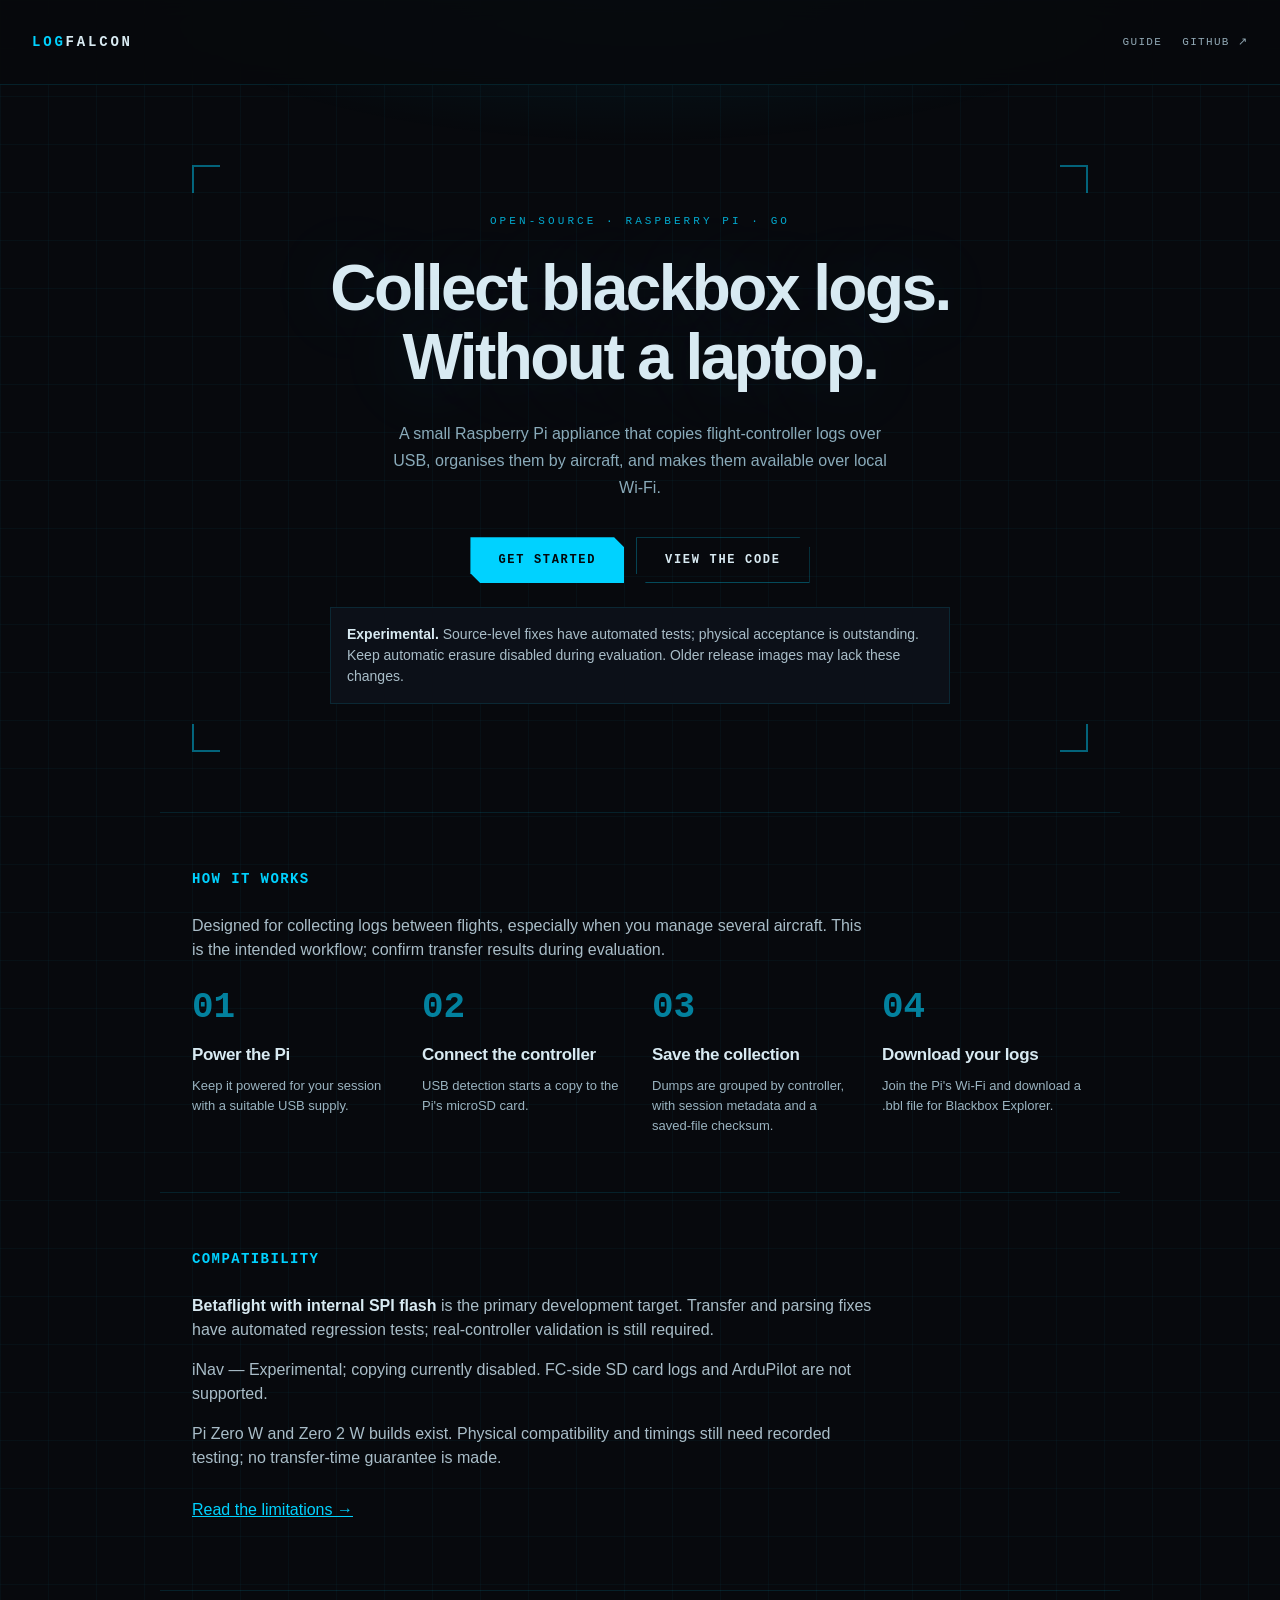
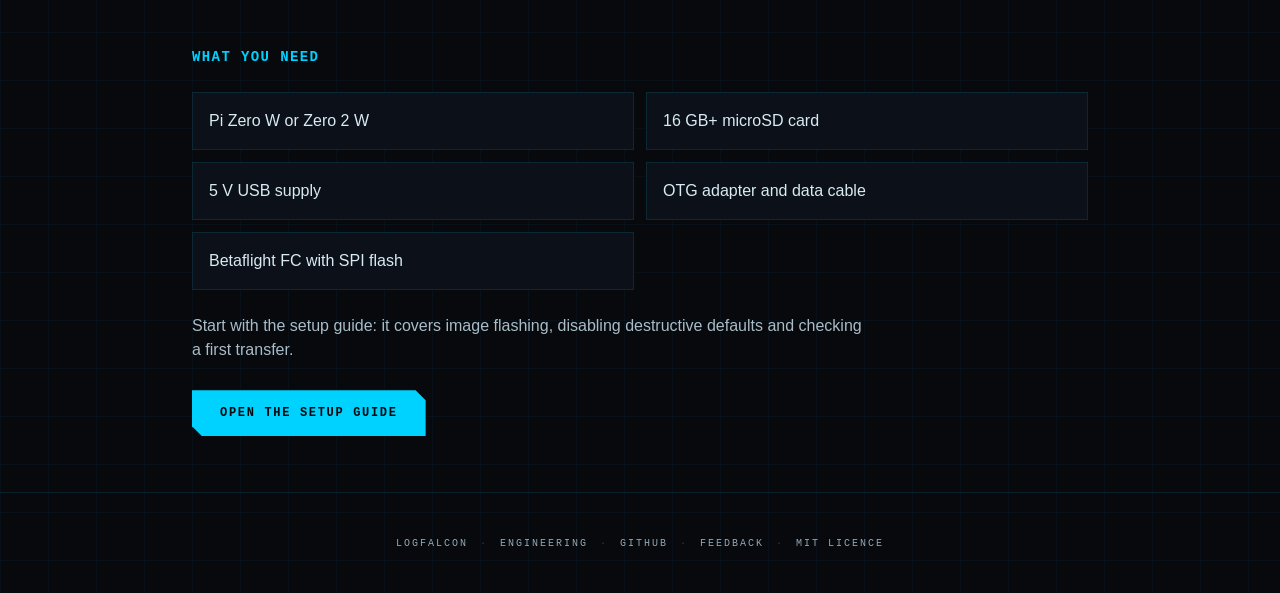
==== commit df86d6ef: "docs updates, local update, UI revamp, log notes, testing" ====
--- a/docs/index.html
+++ b/docs/index.html
@@ -45,7 +45,7 @@
       <h2 class="section-label">Compatibility</h2>
       <div class="compatibility-copy">
         <p><strong>Betaflight with internal SPI flash</strong> is the primary development target. Transfer and parsing fixes have automated regression tests; real-controller validation is still required.</p>
-        <p>iNav copying is disabled pending protocol corrections and hardware validation. FC-side SD card logs and ArduPilot are not supported.</p>
+        <p>iNav — Experimental; copying currently disabled. FC-side SD card logs and ArduPilot are not supported.</p>
         <p>Pi Zero W and Zero 2 W builds exist. Physical compatibility and timings still need recorded testing; no transfer-time guarantee is made.</p>
       </div>
       <a class="text-link" href="guide.html#compatibility">Read the limitations →</a>
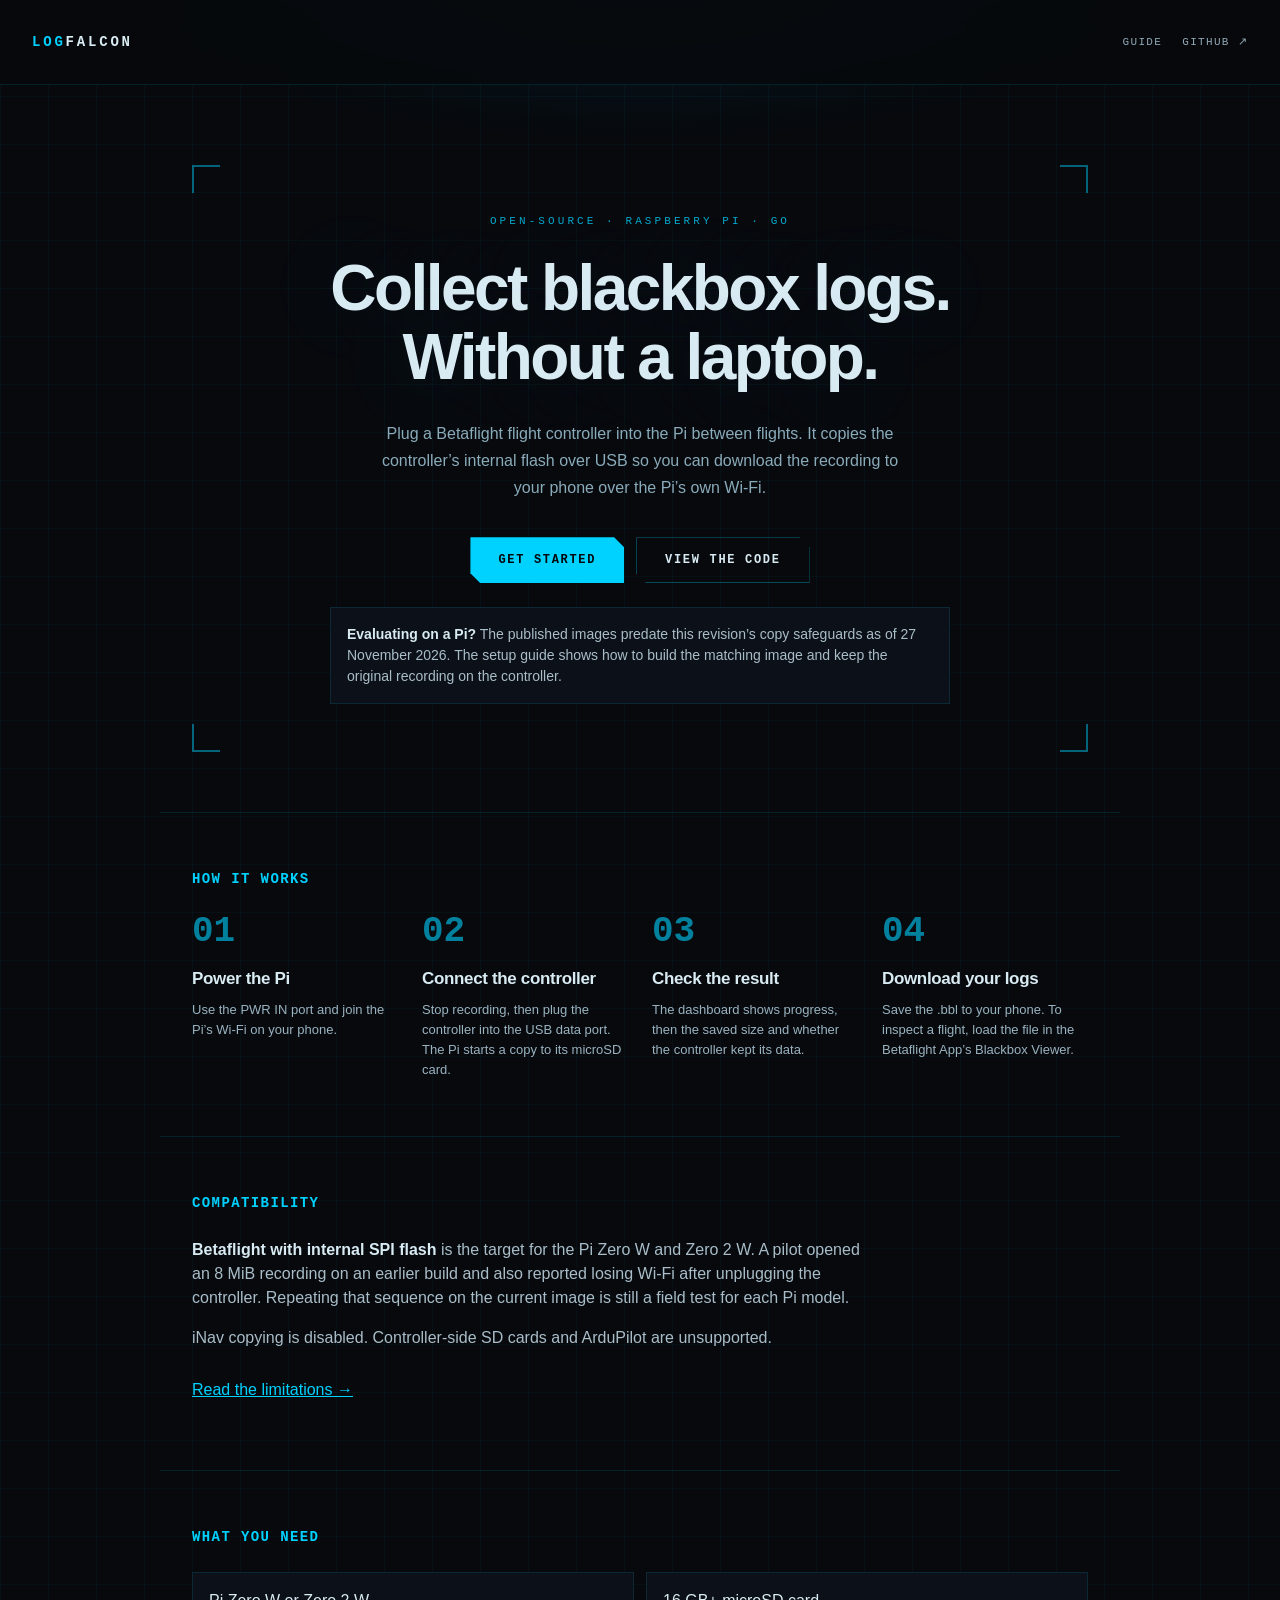
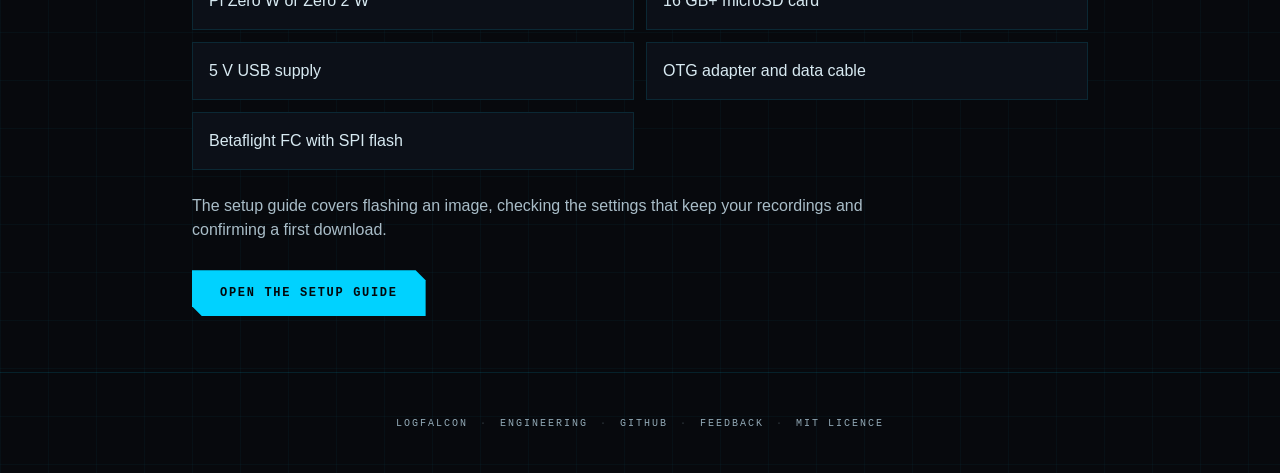
==== commit d86b9b8a: "readme tweaks" ====
--- a/docs/index.html
+++ b/docs/index.html
@@ -3,7 +3,7 @@
 <head>
   <meta charset="UTF-8">
   <meta name="viewport" content="width=device-width, initial-scale=1.0">
-  <meta name="description" content="LogFalcon is an experimental Go and Raspberry Pi appliance for automatically collecting drone blackbox logs over USB.">
+  <meta name="description" content="Copy Betaflight blackbox recordings to a Raspberry Pi over USB and download the saved files to your phone over the Pi’s Wi-Fi.">
   <title>LogFalcon — Drone blackbox collection</title>
   <link rel="stylesheet" href="styles.css">
 </head>
@@ -23,30 +23,28 @@
         <div class="corner-bl" aria-hidden="true"></div>
         <p class="eyebrow">Open-source · Raspberry Pi · Go</p>
         <h1>Collect blackbox logs.<br>Without a laptop.</h1>
-        <p class="hero-sub">A small Raspberry Pi appliance that copies flight-controller logs over USB, organises them by aircraft, and makes them available over local Wi-Fi.</p>
+        <p class="hero-sub">Plug a Betaflight flight controller into the Pi between flights. It copies the controller’s internal flash over USB so you can download the recording to your phone over the Pi’s own Wi-Fi.</p>
         <div class="ctas">
           <a href="guide.html#setup" class="btn-primary">Get started</a>
           <a href="https://github.com/proeugene/logfalcon" class="btn-ghost">View the code</a>
         </div>
-        <p class="release-note"><strong>Experimental.</strong> Source-level fixes have automated tests; physical acceptance is outstanding. Keep automatic erasure disabled during evaluation. Older release images may lack these changes.</p>
+        <p class="release-note"><strong>Evaluating on a Pi?</strong> The published images predate this revision’s copy safeguards as of 27 November 2026. The setup guide shows how to build the matching image and keep the original recording on the controller.</p>
       </div>
     </section>
     <section id="procedure" class="section">
       <h2 class="section-label">How it works</h2>
-      <p class="section-intro">Designed for collecting logs between flights, especially when you manage several aircraft. This is the intended workflow; confirm transfer results during evaluation.</p>
       <div class="steps">
-        <div class="step"><span class="step-num">01</span><h3 class="step-title">Power the Pi</h3><p class="step-body">Keep it powered for your session with a suitable USB supply.</p></div>
-        <div class="step"><span class="step-num">02</span><h3 class="step-title">Connect the controller</h3><p class="step-body">USB detection starts a copy to the Pi's microSD card.</p></div>
-        <div class="step"><span class="step-num">03</span><h3 class="step-title">Save the collection</h3><p class="step-body">Dumps are grouped by controller, with session metadata and a saved-file checksum.</p></div>
-        <div class="step"><span class="step-num">04</span><h3 class="step-title">Download your logs</h3><p class="step-body">Join the Pi's Wi-Fi and download a .bbl file for Blackbox Explorer.</p></div>
+        <div class="step"><span class="step-num">01</span><h3 class="step-title">Power the Pi</h3><p class="step-body">Use the PWR IN port and join the Pi’s Wi-Fi on your phone.</p></div>
+        <div class="step"><span class="step-num">02</span><h3 class="step-title">Connect the controller</h3><p class="step-body">Stop recording, then plug the controller into the USB data port. The Pi starts a copy to its microSD card.</p></div>
+        <div class="step"><span class="step-num">03</span><h3 class="step-title">Check the result</h3><p class="step-body">The dashboard shows progress, then the saved size and whether the controller kept its data.</p></div>
+        <div class="step"><span class="step-num">04</span><h3 class="step-title">Download your logs</h3><p class="step-body">Save the .bbl to your phone. To inspect a flight, load the file in the Betaflight App’s Blackbox Viewer.</p></div>
       </div>
     </section>
     <section class="section" id="compatibility">
       <h2 class="section-label">Compatibility</h2>
       <div class="compatibility-copy">
-        <p><strong>Betaflight with internal SPI flash</strong> is the primary development target. Transfer and parsing fixes have automated regression tests; real-controller validation is still required.</p>
-        <p>iNav — Experimental; copying currently disabled. FC-side SD card logs and ArduPilot are not supported.</p>
-        <p>Pi Zero W and Zero 2 W builds exist. Physical compatibility and timings still need recorded testing; no transfer-time guarantee is made.</p>
+        <p><strong>Betaflight with internal SPI flash</strong> is the target for the Pi Zero W and Zero 2 W. A pilot opened an 8 MiB recording on an earlier build and also reported losing Wi-Fi after unplugging the controller. Repeating that sequence on the current image is still a field test for each Pi model.</p>
+        <p>iNav copying is disabled. Controller-side SD cards and ArduPilot are unsupported.</p>
       </div>
       <a class="text-link" href="guide.html#compatibility">Read the limitations →</a>
     </section>
@@ -55,7 +53,7 @@
       <ul class="equipment-list">
         <li>Pi Zero W or Zero 2 W</li><li>16 GB+ microSD card</li><li>5 V USB supply</li><li>OTG adapter and data cable</li><li>Betaflight FC with SPI flash</li>
       </ul>
-      <p class="section-intro">Start with the setup guide: it covers image flashing, disabling destructive defaults and checking a first transfer.</p>
+      <p class="section-intro">The setup guide covers flashing an image, checking the settings that keep your recordings and confirming a first download.</p>
       <a class="btn-primary" href="guide.html#setup">Open the setup guide</a>
     </section>
   </main>
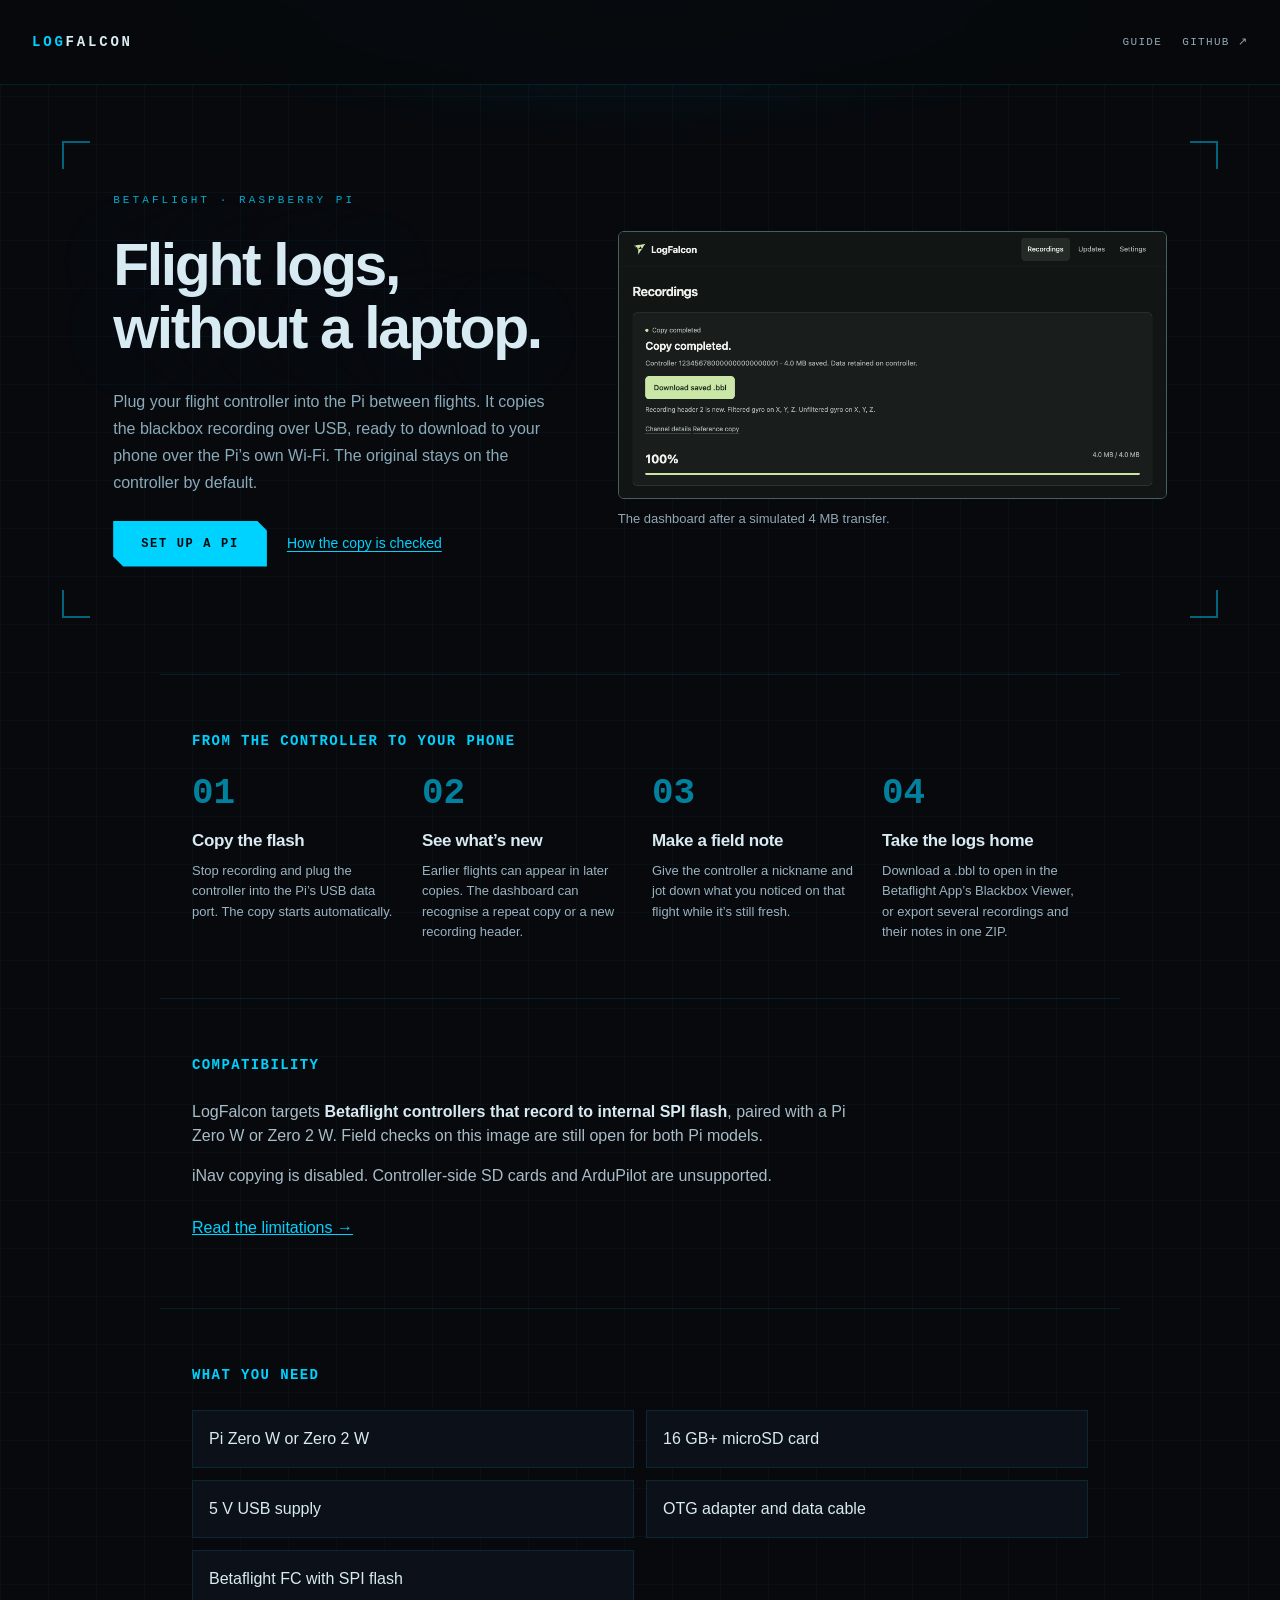
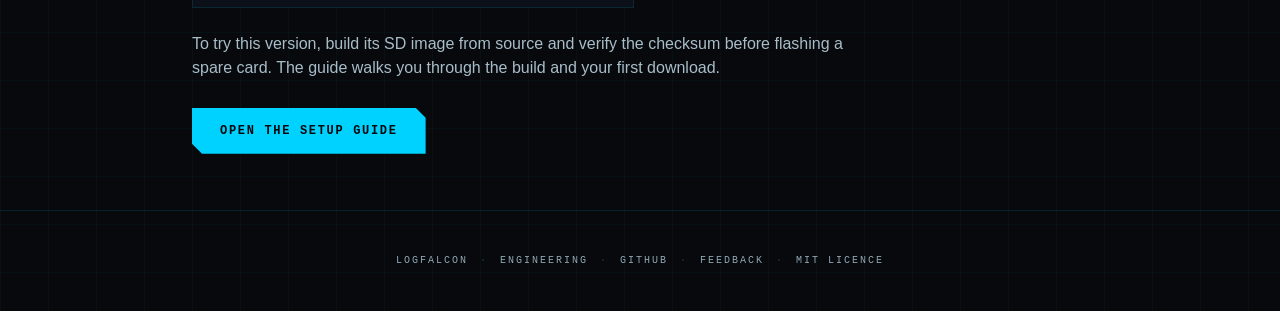
==== commit dcdcaaf2: "readme and website updates" ====
--- a/docs/index.html
+++ b/docs/index.html
@@ -21,29 +21,36 @@
       <div class="hud-frame">
         <div class="corner-tr" aria-hidden="true"></div>
         <div class="corner-bl" aria-hidden="true"></div>
-        <p class="eyebrow">Open-source · Raspberry Pi · Go</p>
-        <h1>Collect blackbox logs.<br>Without a laptop.</h1>
-        <p class="hero-sub">Plug a Betaflight flight controller into the Pi between flights. It copies the controller’s internal flash over USB so you can download the recording to your phone over the Pi’s own Wi-Fi.</p>
-        <div class="ctas">
-          <a href="guide.html#setup" class="btn-primary">Get started</a>
-          <a href="https://github.com/proeugene/logfalcon" class="btn-ghost">View the code</a>
+        <div class="hero-copy">
+          <p class="eyebrow">Betaflight · Raspberry Pi</p>
+          <h1>Flight logs,<br>without a laptop.</h1>
+          <p class="hero-sub">Plug your flight controller into the Pi between flights. It copies the blackbox recording over USB, ready to download to your phone over the Pi’s own Wi-Fi. The original stays on the controller by default.</p>
+          <div class="ctas">
+            <a href="guide.html#setup" class="btn-primary">Set up a Pi</a>
+            <a href="https://github.com/proeugene/logfalcon/blob/main/docs/ARCHITECTURE.md#copy-and-recovery-ordering" class="text-link">How the copy is checked</a>
+          </div>
         </div>
-        <p class="release-note"><strong>Evaluating on a Pi?</strong> The published images predate this revision’s copy safeguards as of 27 November 2026. The setup guide shows how to build the matching image and keep the original recording on the controller.</p>
+        <figure class="dashboard-preview">
+          <a href="images/dashboard-preview.png" aria-label="View the sample dashboard at full size">
+            <img src="images/dashboard-preview.png" width="1040" height="506" alt="Completed copy showing 4 MB saved, data retained on the controller and a Download saved .bbl button">
+          </a>
+          <figcaption>The dashboard after a simulated 4 MB transfer.</figcaption>
+        </figure>
       </div>
     </section>
     <section id="procedure" class="section">
-      <h2 class="section-label">How it works</h2>
+      <h2 class="section-label">From the controller to your phone</h2>
       <div class="steps">
-        <div class="step"><span class="step-num">01</span><h3 class="step-title">Power the Pi</h3><p class="step-body">Use the PWR IN port and join the Pi’s Wi-Fi on your phone.</p></div>
-        <div class="step"><span class="step-num">02</span><h3 class="step-title">Connect the controller</h3><p class="step-body">Stop recording, then plug the controller into the USB data port. The Pi starts a copy to its microSD card.</p></div>
-        <div class="step"><span class="step-num">03</span><h3 class="step-title">Check the result</h3><p class="step-body">The dashboard shows progress, then the saved size and whether the controller kept its data.</p></div>
-        <div class="step"><span class="step-num">04</span><h3 class="step-title">Download your logs</h3><p class="step-body">Save the .bbl to your phone. To inspect a flight, load the file in the Betaflight App’s Blackbox Viewer.</p></div>
+        <div class="step"><span class="step-num">01</span><h3 class="step-title">Copy the flash</h3><p class="step-body">Stop recording and plug the controller into the Pi’s USB data port. The copy starts automatically.</p></div>
+        <div class="step"><span class="step-num">02</span><h3 class="step-title">See what’s new</h3><p class="step-body">Earlier flights can appear in later copies. The dashboard can recognise a repeat copy or a new recording header.</p></div>
+        <div class="step"><span class="step-num">03</span><h3 class="step-title">Make a field note</h3><p class="step-body">Give the controller a nickname and jot down what you noticed on that flight while it’s still fresh.</p></div>
+        <div class="step"><span class="step-num">04</span><h3 class="step-title">Take the logs home</h3><p class="step-body">Download a .bbl to open in the Betaflight App’s Blackbox Viewer, or export several recordings and their notes in one ZIP.</p></div>
       </div>
     </section>
     <section class="section" id="compatibility">
       <h2 class="section-label">Compatibility</h2>
       <div class="compatibility-copy">
-        <p><strong>Betaflight with internal SPI flash</strong> is the target for the Pi Zero W and Zero 2 W. A pilot opened an 8 MiB recording on an earlier build and also reported losing Wi-Fi after unplugging the controller. Repeating that sequence on the current image is still a field test for each Pi model.</p>
+        <p>LogFalcon targets <strong>Betaflight controllers that record to internal SPI flash</strong>, paired with a Pi Zero W or Zero 2 W. Field checks on this image are still open for both Pi models.</p>
         <p>iNav copying is disabled. Controller-side SD cards and ArduPilot are unsupported.</p>
       </div>
       <a class="text-link" href="guide.html#compatibility">Read the limitations →</a>
@@ -53,7 +60,7 @@
       <ul class="equipment-list">
         <li>Pi Zero W or Zero 2 W</li><li>16 GB+ microSD card</li><li>5 V USB supply</li><li>OTG adapter and data cable</li><li>Betaflight FC with SPI flash</li>
       </ul>
-      <p class="section-intro">The setup guide covers flashing an image, checking the settings that keep your recordings and confirming a first download.</p>
+      <p class="section-intro">To try this version, build its SD image from source and verify the checksum before flashing a spare card. The guide walks you through the build and your first download.</p>
       <a class="btn-primary" href="guide.html#setup">Open the setup guide</a>
     </section>
   </main>
--- a/docs/styles.css
+++ b/docs/styles.css
@@ -95,21 +95,22 @@
 .hero {
   position: relative;
   z-index: 1;
-  padding: 80px 32px 60px;
-  max-width: 960px;
+  padding: 56px 32px;
+  max-width: 1220px;
   margin: 0 auto;
 }
 
 /* HUD corner brackets */
 .hud-frame {
   position: relative;
-  padding: 48px 40px;
-  text-align: center;
+  display: grid;
+  grid-template-columns: minmax(0, 0.95fr) minmax(0, 1.15fr);
+  align-items: center;
+  gap: clamp(24px, 4vw, 64px);
+  padding: clamp(24px, 4vw, 52px);
 }
 .hud-frame::before,
-.hud-frame::after,
-.hud-frame > .hud-br,
-.hud-frame > .hud-bl {
+.hud-frame::after {
   content: '';
   position: absolute;
   width: 28px;
@@ -121,8 +122,6 @@
 .hud-frame::before { top: 0; left: 0; border-width: 2px 0 0 2px; }
 .hud-frame::after  { bottom: 0; right: 0; border-width: 0 2px 2px 0; }
 
-/* We add 2 more corners via JS-free approach using box-shadow trick on separate elements */
-/* Use a wrapper div instead */
 .hud-frame .corner-tr,
 .hud-frame .corner-bl {
   position: absolute;
@@ -161,14 +160,29 @@
   max-width: 520px;
   margin: 0 auto 36px;
 }
+.hero-copy .hero-sub { margin: 0 0 24px; }
+.hero-copy h1 { font-size: clamp(38px, 4.6vw, 60px); }
+.dashboard-preview a {
+  display: block;
+  border: 1px solid #47605f;
+  border-radius: 6px;
+  overflow: hidden;
+  cursor: zoom-in;
+}
+.dashboard-preview img { display: block; width: 100%; height: auto; }
+.dashboard-preview figcaption {
+  margin-top: 10px;
+  color: var(--muted);
+  font-size: 13px;
+}
 
 .ctas {
   display: flex;
   flex-wrap: wrap;
-  gap: 12px;
-  margin-bottom: 24px;
-  justify-content: center;
-}
+  align-items: center;
+  gap: 8px 20px;
+}
+.ctas .text-link { font-size: 14px; text-underline-offset: 3px; }
 
 .btn-primary {
   display: inline-flex;
@@ -189,28 +203,6 @@
 .btn-primary:hover {
   background: #33ddff;
   box-shadow: 0 0 24px rgba(0, 210, 255, 0.4);
-}
-
-.btn-ghost {
-  display: inline-flex;
-  align-items: center;
-  background: transparent;
-  color: var(--text);
-  font-family: var(--mono);
-  font-size: 12px;
-  font-weight: bold;
-  letter-spacing: 0.14em;
-  text-transform: uppercase;
-  text-decoration: none;
-  padding: 13px 28px;
-  border: 1px solid var(--border-h);
-  clip-path: polygon(0 0, calc(100% - 10px) 0, 100% 10px, 100% 100%, 10px 100%, 0 calc(100% - 10px));
-  transition: border-color 0.2s, color 0.2s, background 0.2s;
-}
-.btn-ghost:hover {
-  border-color: var(--accent);
-  color: var(--accent);
-  background: var(--accent-glow);
 }
 
 /* ---- SECTIONS ---- */
@@ -307,10 +299,17 @@
 .footer-sep { opacity: 0.3; }
 
 /* ---- RESPONSIVE MISC ---- */
+@media (max-width: 860px) {
+  .hud-frame { grid-template-columns: 1fr; }
+  .dashboard-preview { width: 100%; max-width: 650px; }
+}
 @media (max-width: 600px) {
   nav { padding: 16px 20px; }
-  .hero { padding: 48px 20px 40px; }
-  .hud-frame { padding: 24px 16px; }
+  .hero { padding: 24px 16px 32px; }
+  .hud-frame { padding: 24px 12px; gap: 20px; }
+  .hero-copy h1 { margin-bottom: 16px; font-size: clamp(34px, 8.6vw, 48px); }
+  .hero-copy .eyebrow { margin-bottom: 12px; }
+  .hero-copy .hero-sub { margin-bottom: 16px; }
   .section { padding: 40px 20px; }
   h1 { font-size: clamp(32px, 9vw, 48px); }
   footer { gap: 8px; flex-wrap: wrap; }
@@ -322,8 +321,6 @@
 footer a { color: var(--muted); text-decoration: none; }
 a:focus-visible, summary:focus-visible { outline: 2px solid var(--accent); outline-offset: 5px; }
 [id] { scroll-margin-top: 100px; }
-.release-note { max-width: 620px; margin: 0 auto; padding: 16px; background: var(--bg-card); border: 1px solid var(--border); color: #a9bdc8; font-size: 14px; text-align: left; }
-.release-note strong { color: var(--text); }
 .section-intro { max-width: 680px; margin-bottom: 28px; color: #a9bdc8; }
 .section-label { margin-bottom: 24px; font-size: 14px; opacity: 1; letter-spacing: 0.1em; }
 .steps { gap: 24px; }
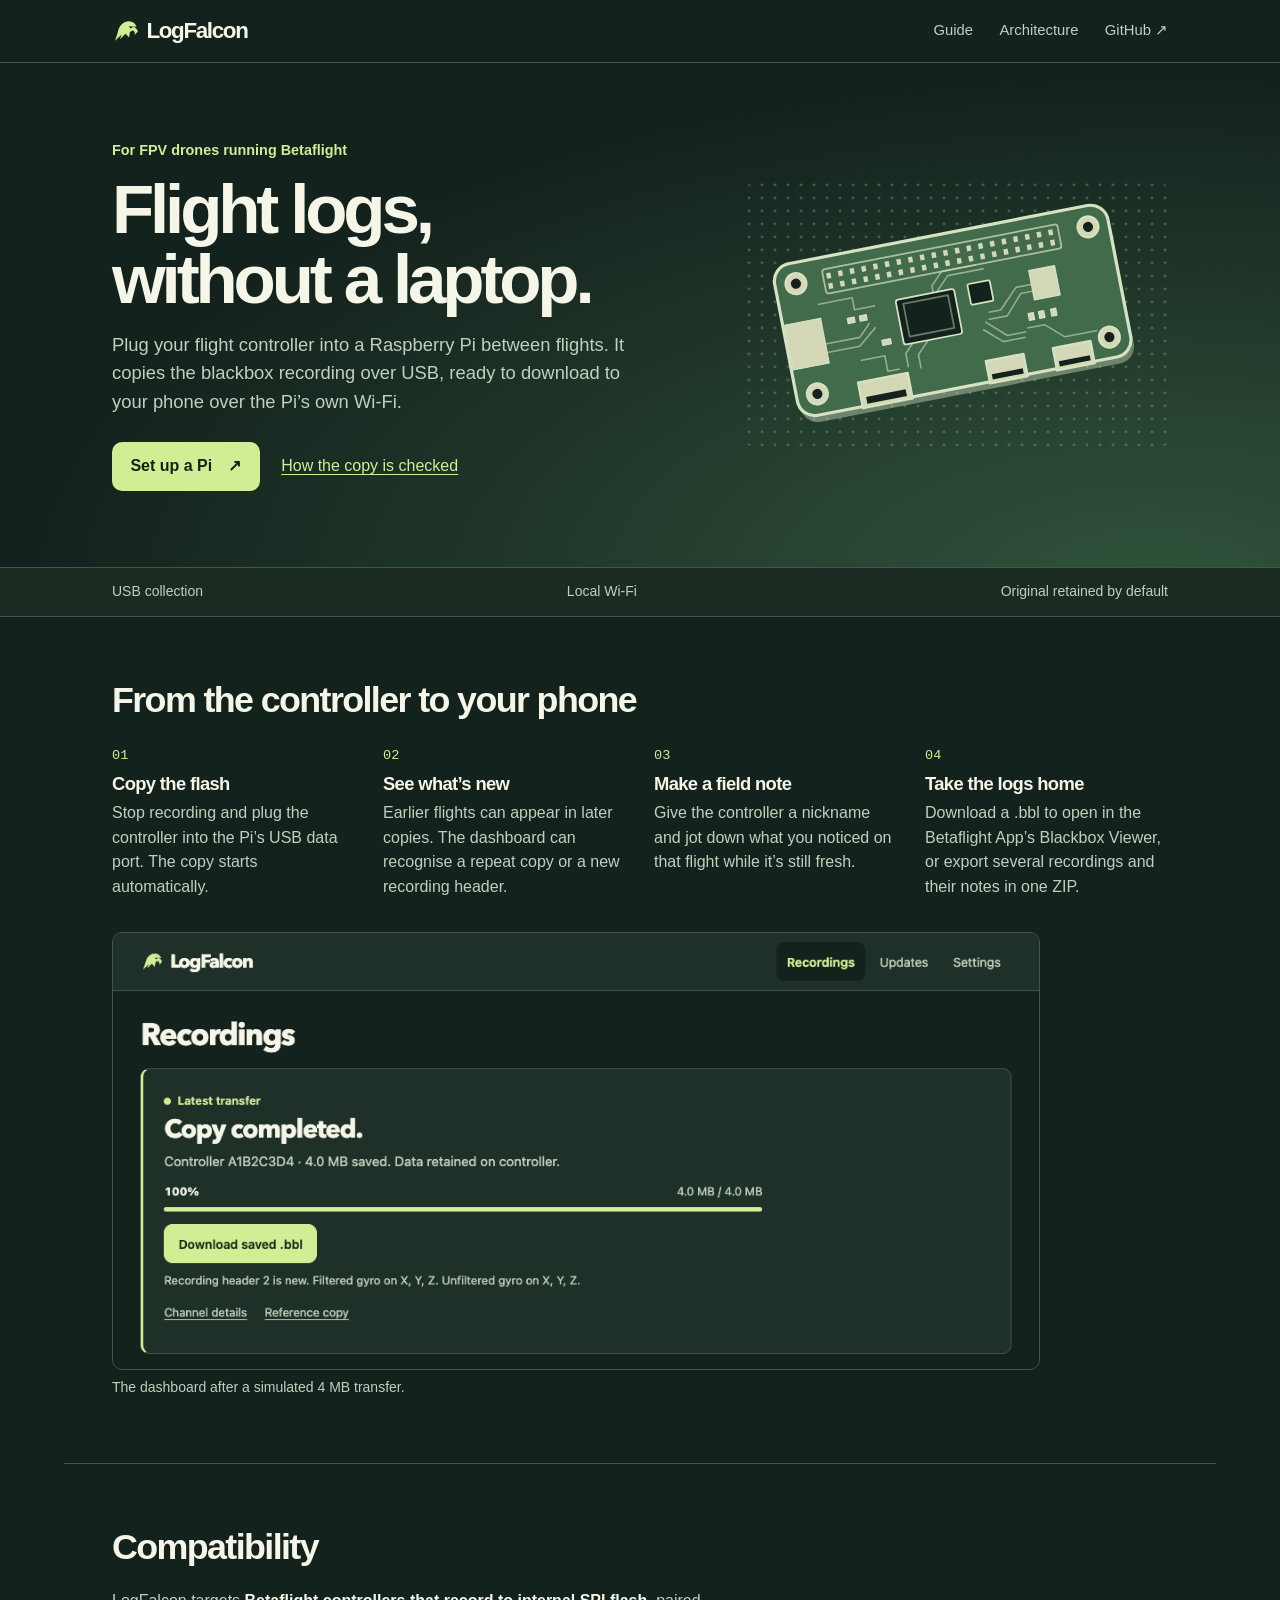
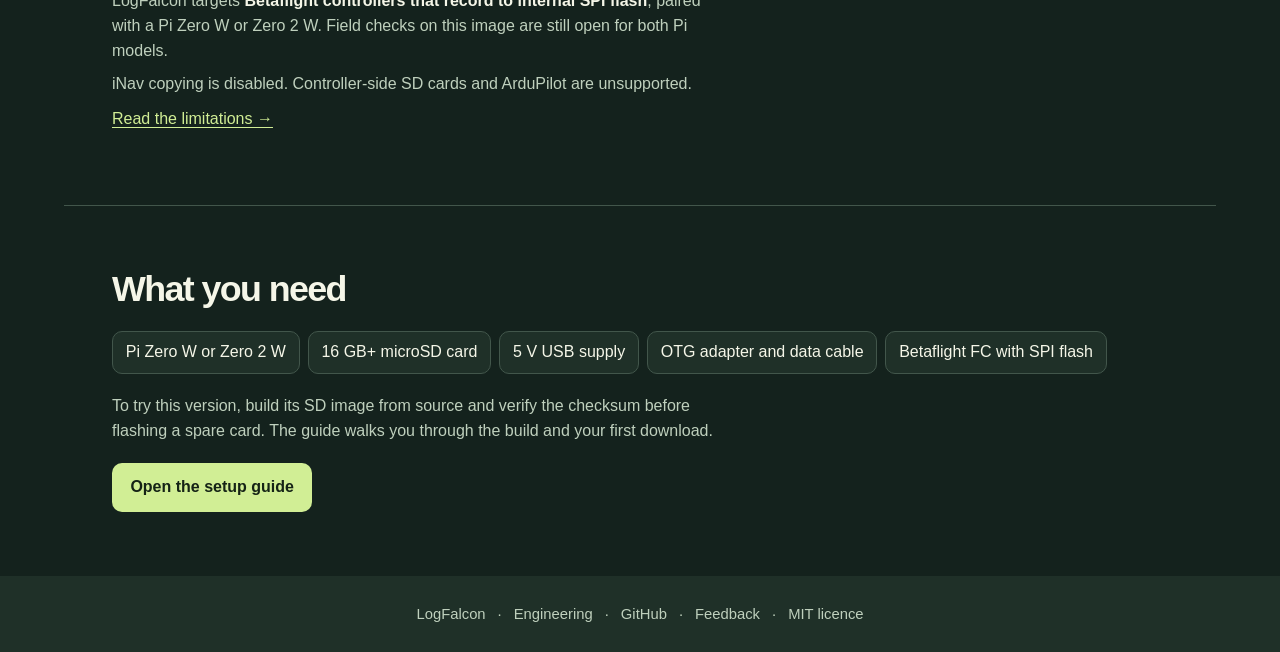
==== commit b1b0b075: "new design" ====
--- a/docs/index.html
+++ b/docs/index.html
@@ -3,40 +3,36 @@
 <head>
   <meta charset="UTF-8">
   <meta name="viewport" content="width=device-width, initial-scale=1.0">
-  <meta name="description" content="Copy Betaflight blackbox recordings to a Raspberry Pi over USB and download the saved files to your phone over the Pi’s Wi-Fi.">
+  <meta name="description" content="Collect blackbox logs from FPV drones running Betaflight. Copy them to a Raspberry Pi over USB and download them to your phone between flights.">
   <title>LogFalcon — Drone blackbox collection</title>
+  <meta name="theme-color" content="#14221d">
+  <link rel="icon" type="image/svg+xml" href="assets/favicon.svg">
   <link rel="stylesheet" href="styles.css">
 </head>
 <body>
-  <div class="radar-bg" aria-hidden="true"></div>
   <nav aria-label="Main navigation">
-    <a class="brand" href="index.html"><span class="brand-accent">LOG</span>FALCON</a>
+    <a class="brand" href="index.html" aria-current="page"><img src="assets/logfalcon-mark.svg" width="28" height="28" alt="">LogFalcon</a>
     <div class="nav-right">
       <a class="nav-link" href="guide.html">Guide</a>
+      <a class="nav-link" href="https://github.com/proeugene/logfalcon/blob/main/docs/ARCHITECTURE.md">Architecture</a>
       <a class="nav-link" href="https://github.com/proeugene/logfalcon">GitHub ↗</a>
     </div>
   </nav>
   <main>
     <section class="hero">
-      <div class="hud-frame">
-        <div class="corner-tr" aria-hidden="true"></div>
-        <div class="corner-bl" aria-hidden="true"></div>
+      <div class="hero-inner">
         <div class="hero-copy">
-          <p class="eyebrow">Betaflight · Raspberry Pi</p>
+          <p class="eyebrow">For FPV drones running Betaflight</p>
           <h1>Flight logs,<br>without a laptop.</h1>
-          <p class="hero-sub">Plug your flight controller into the Pi between flights. It copies the blackbox recording over USB, ready to download to your phone over the Pi’s own Wi-Fi. The original stays on the controller by default.</p>
+          <p class="hero-sub">Plug your flight controller into a Raspberry Pi between flights. It copies the blackbox recording over USB, ready to download to your phone over the Pi’s own Wi-Fi.</p>
           <div class="ctas">
-            <a href="guide.html#setup" class="btn-primary">Set up a Pi</a>
+            <a href="guide.html#setup" class="btn-primary">Set up a Pi <span aria-hidden="true">↗</span></a>
             <a href="https://github.com/proeugene/logfalcon/blob/main/docs/ARCHITECTURE.md#copy-and-recovery-ordering" class="text-link">How the copy is checked</a>
           </div>
         </div>
-        <figure class="dashboard-preview">
-          <a href="images/dashboard-preview.png" aria-label="View the sample dashboard at full size">
-            <img src="images/dashboard-preview.png" width="1040" height="506" alt="Completed copy showing 4 MB saved, data retained on the controller and a Download saved .bbl button">
-          </a>
-          <figcaption>The dashboard after a simulated 4 MB transfer.</figcaption>
-        </figure>
+        <div class="board-plate"><img src="images/pi-zero.svg" width="224" height="130" alt="Illustration of a Pi Zero board with its two micro-USB ports"></div>
       </div>
+      <ul class="hero-facts" aria-label="Collection features"><li>USB collection</li><li>Local Wi-Fi</li><li>Original retained by default</li></ul>
     </section>
     <section id="procedure" class="section">
       <h2 class="section-label">From the controller to your phone</h2>
@@ -46,6 +42,12 @@
         <div class="step"><span class="step-num">03</span><h3 class="step-title">Make a field note</h3><p class="step-body">Give the controller a nickname and jot down what you noticed on that flight while it’s still fresh.</p></div>
         <div class="step"><span class="step-num">04</span><h3 class="step-title">Take the logs home</h3><p class="step-body">Download a .bbl to open in the Betaflight App’s Blackbox Viewer, or export several recordings and their notes in one ZIP.</p></div>
       </div>
+      <figure class="dashboard-preview">
+        <a href="images/dashboard-preview.png" aria-label="View the sample dashboard at full size">
+          <img src="images/dashboard-preview.png" width="1040" height="490" loading="lazy" alt="Completed copy showing 4 MB saved, data retained on the controller and a Download saved .bbl button">
+        </a>
+        <figcaption>The dashboard after a simulated 4 MB transfer.</figcaption>
+      </figure>
     </section>
     <section class="section" id="compatibility">
       <h2 class="section-label">Compatibility</h2>
@@ -65,7 +67,7 @@
     </section>
   </main>
   <footer>
-    <span>LOGFALCON</span><span class="footer-sep">·</span>
+    <span>LogFalcon</span><span class="footer-sep">·</span>
     <a href="https://github.com/proeugene/logfalcon/blob/main/docs/ARCHITECTURE.md">Engineering</a><span class="footer-sep">·</span>
     <a href="https://github.com/proeugene/logfalcon">GitHub</a><span class="footer-sep">·</span>
     <a href="https://github.com/proeugene/logfalcon/issues">Feedback</a><span class="footer-sep">·</span>
--- a/docs/styles.css
+++ b/docs/styles.css
@@ -1,336 +1,148 @@
-/* ============================================================
-   LOGFALCON — FPV / HUD Design System
-   Palette: cockpit dark · electric cyan · neon green · orange
-   ============================================================ */
-
-*, *::before, *::after { box-sizing: border-box; margin: 0; padding: 0; }
-
+/* Field Kit colours and type are also used by the offline dashboard. */
 :root {
-  --bg:         #07090d;
-  --bg-card:    #0c1018;
-  --bg-card2:   #111822;
-  --border:     rgba(0, 210, 255, 0.12);
-  --border-h:   rgba(0, 210, 255, 0.32);
-  --accent:     #00d2ff;
-  --accent-glow: rgba(0, 210, 255, 0.15);
-  --green:      #a3ff47;
-  --orange:     #ff8800;
-  --text:       #d8eaf2;
-  --muted:      #91a8b5;
-  --mono:       'Courier New', 'Lucida Console', monospace;
+  color-scheme: dark;
+  --bg: #14221d;
+  --surface: #1f3028;
+  --ink: #f5f6e8;
+  --muted: #bfd0bd;
+  --accent: #d1ee95;
+  --on-accent: #152316;
+  --line: #42564b;
+  --radius: 10px;
+  --body: Inter, -apple-system, BlinkMacSystemFont, "Segoe UI", sans-serif;
+  --display: "Bricolage Grotesque", "Avenir Next", var(--body);
+  --mono: ui-monospace, SFMono-Regular, Consolas, monospace;
+  --width: 72rem;
+  --gutter: clamp(1rem, 4vw, 3rem);
 }
 
-html { scroll-behavior: smooth; }
+*, *::before, *::after { box-sizing: border-box; }
+body { margin: 0; background: var(--bg); color: var(--ink); font: 1rem/1.55 var(--body); }
+h1, h2, h3, p, figure, ul, ol { margin: 0; }
+h1, h2, h3 { font-family: var(--display); }
+a { color: var(--accent); text-underline-offset: .2em; }
+a:focus-visible, summary:focus-visible { outline: 3px solid var(--accent); outline-offset: 3px; }
+[id] { scroll-margin-top: 5.5rem; }
 
-body {
-  background-color: var(--bg);
-  /* subtle grid — the cockpit look */
-  background-image:
-    linear-gradient(rgba(0, 210, 255, 0.035) 1px, transparent 1px),
-    linear-gradient(90deg, rgba(0, 210, 255, 0.035) 1px, transparent 1px);
-  background-size: 48px 48px;
-  color: var(--text);
-  font-family: -apple-system, 'Helvetica Neue', Arial, sans-serif;
-  font-size: 16px;
-  line-height: 1.5;
-  -webkit-font-smoothing: antialiased;
-  min-height: 100vh;
-}
-
-/* Radar glow at top */
-.radar-bg {
-  position: fixed;
-  inset: 0;
-  pointer-events: none;
-  z-index: 0;
-  background: radial-gradient(ellipse 70% 35% at 50% -5%, rgba(0, 210, 255, 0.1) 0%, transparent 60%);
-}
-
-/* ---- UTILITIES ---- */
-.accent { color: var(--accent); }
-.green  { color: var(--green); }
-.warn   { color: var(--orange); }
-
-/* ---- NAV ---- */
 nav {
   position: sticky;
+  z-index: 2;
   top: 0;
-  z-index: 10;
   display: flex;
   align-items: center;
   justify-content: space-between;
-  padding: 20px 32px;
-  border-bottom: 1px solid var(--border);
-  background: rgba(7, 9, 13, 0.9);
-  backdrop-filter: blur(12px);
-  -webkit-backdrop-filter: blur(12px);
+  gap: 1rem;
+  padding: .55rem max(var(--gutter), calc((100% - var(--width)) / 2 + var(--gutter)));
+  border-bottom: 1px solid var(--line);
+  background: var(--bg);
 }
-.brand {
-  font-family: var(--mono);
-  font-size: 14px;
-  font-weight: bold;
-  letter-spacing: 0.2em;
-  text-transform: uppercase;
+nav a, footer a { display: inline-flex; align-items: center; min-height: 44px; text-decoration: none; }
+.brand { gap: .4rem; color: var(--ink); font-size: 1.4rem; line-height: 1; font-weight: 700; letter-spacing: -.06em; }
+.brand img { width: 1.75rem; height: 1.75rem; }
+.nav-right { display: flex; align-items: center; gap: clamp(.7rem, 2.5vw, 1.65rem); }
+.nav-link, footer a { color: var(--muted); font-size: .925rem; }
+.nav-link { white-space: nowrap; }
+.nav-link[aria-current], .nav-link:hover, footer a:hover { color: var(--accent); text-decoration: underline; }
+
+.hero {
+  border-bottom: 1px solid var(--line);
+  background: radial-gradient(ellipse at 90% 95%, #30533b, transparent 69%);
 }
-.brand-accent { color: var(--accent); }
-.nav-right { display: flex; align-items: center; gap: 20px; }
-.version {
-  font-family: var(--mono);
-  font-size: 11px;
-  color: var(--muted);
-  letter-spacing: 0.1em;
+.hero-inner, .section, .guide-header, .guide-body {
+  width: min(100%, var(--width));
+  margin-inline: auto;
+  padding-inline: var(--gutter);
 }
-.nav-link {
-  font-family: var(--mono);
-  font-size: 11px;
-  letter-spacing: 0.12em;
-  color: var(--muted);
-  text-decoration: none;
-  text-transform: uppercase;
-  transition: color 0.2s;
+.hero-inner {
+  display: grid;
+  grid-template-columns: minmax(0, 1.16fr) minmax(0, .84fr);
+  align-items: center;
+  gap: clamp(1.5rem, 4vw, 3.5rem);
+  padding-block: clamp(2.5rem, 6vw, 5.75rem);
 }
-.nav-link:hover { color: var(--accent); }
-
-/* ---- HERO ---- */
-.hero {
-  position: relative;
-  z-index: 1;
-  padding: 56px 32px;
-  max-width: 1220px;
-  margin: 0 auto;
-}
-
-/* HUD corner brackets */
-.hud-frame {
-  position: relative;
-  display: grid;
-  grid-template-columns: minmax(0, 0.95fr) minmax(0, 1.15fr);
-  align-items: center;
-  gap: clamp(24px, 4vw, 64px);
-  padding: clamp(24px, 4vw, 52px);
-}
-.hud-frame::before,
-.hud-frame::after {
-  content: '';
-  position: absolute;
-  width: 28px;
-  height: 28px;
-  border-color: var(--accent);
-  border-style: solid;
-  opacity: 0.45;
-}
-.hud-frame::before { top: 0; left: 0; border-width: 2px 0 0 2px; }
-.hud-frame::after  { bottom: 0; right: 0; border-width: 0 2px 2px 0; }
-
-.hud-frame .corner-tr,
-.hud-frame .corner-bl {
-  position: absolute;
-  width: 28px;
-  height: 28px;
-  border-color: var(--accent);
-  border-style: solid;
-  opacity: 0.45;
-}
-.hud-frame .corner-tr { top: 0; right: 0; border-width: 2px 2px 0 0; }
-.hud-frame .corner-bl { bottom: 0; left: 0; border-width: 0 0 2px 2px; }
-
-.eyebrow {
-  font-family: var(--mono);
-  font-size: 11px;
-  letter-spacing: 0.28em;
-  text-transform: uppercase;
-  color: var(--accent);
-  margin-bottom: 24px;
-  opacity: 0.8;
-}
-
-h1 {
-  font-size: clamp(36px, 6vw, 64px);
-  font-weight: 900;
-  line-height: 1.08;
-  letter-spacing: -0.04em;
-  margin-bottom: 28px;
-  text-shadow: 0 0 80px rgba(0, 210, 255, 0.18);
-}
-
-.hero-sub {
-  font-size: 16px;
-  line-height: 1.7;
-  color: #8aabba;
-  max-width: 520px;
-  margin: 0 auto 36px;
-}
-.hero-copy .hero-sub { margin: 0 0 24px; }
-.hero-copy h1 { font-size: clamp(38px, 4.6vw, 60px); }
-.dashboard-preview a {
-  display: block;
-  border: 1px solid #47605f;
-  border-radius: 6px;
-  overflow: hidden;
-  cursor: zoom-in;
-}
-.dashboard-preview img { display: block; width: 100%; height: auto; }
-.dashboard-preview figcaption {
-  margin-top: 10px;
-  color: var(--muted);
-  font-size: 13px;
-}
-
-.ctas {
-  display: flex;
-  flex-wrap: wrap;
-  align-items: center;
-  gap: 8px 20px;
-}
-.ctas .text-link { font-size: 14px; text-underline-offset: 3px; }
-
+.eyebrow { color: var(--accent); font-size: .9rem; font-weight: 600; margin-bottom: .75rem; }
+h1 { font-size: clamp(2.75rem, 5.4vw, 4.75rem); font-weight: 700; line-height: 1.02; letter-spacing: -.06em; }
+.hero-sub { max-width: 52ch; margin-top: 1rem; font-size: clamp(1rem, 1.6vw, 1.15rem); color: var(--muted); }
+.ctas { display: flex; flex-wrap: wrap; align-items: center; gap: .5rem 1.35rem; margin-top: 1.6rem; }
 .btn-primary {
   display: inline-flex;
   align-items: center;
+  justify-content: space-between;
+  gap: 1rem;
+  min-height: 44px;
+  padding: .75rem 1.15rem;
+  border-radius: var(--radius);
   background: var(--accent);
-  color: #03080c;
-  font-family: var(--mono);
-  font-size: 12px;
-  font-weight: bold;
-  letter-spacing: 0.14em;
-  text-transform: uppercase;
+  color: var(--on-accent);
+  font-weight: 650;
   text-decoration: none;
-  padding: 14px 28px;
-  border: none;
-  clip-path: polygon(0 0, calc(100% - 10px) 0, 100% 10px, 100% 100%, 10px 100%, 0 calc(100% - 10px));
-  transition: background 0.2s, box-shadow 0.2s;
 }
-.btn-primary:hover {
-  background: #33ddff;
-  box-shadow: 0 0 24px rgba(0, 210, 255, 0.4);
+.btn-primary:hover { background: #e3f6b7; }
+.text-link { display: inline-flex; align-items: center; min-height: 44px; }
+.board-plate {
+  display: grid;
+  place-items: center;
+  min-width: 0;
+  aspect-ratio: 1.6;
+  border-radius: 7px;
+  background: radial-gradient(#9bb39570 1px, transparent 1.2px) 50% 50% / 13px 13px;
 }
+.board-plate img { width: 93%; height: auto; display: block; transform: rotate(-7deg); }
+.hero-facts {
+  display: flex;
+  justify-content: space-between;
+  gap: .75rem;
+  padding: .8rem max(var(--gutter), calc((100% - var(--width)) / 2 + var(--gutter)));
+  border-top: 1px solid var(--line);
+  background: #1b2b22;
+  color: var(--muted);
+  font-size: .875rem;
+  list-style: none;
+}
+.section { padding-block: clamp(2.25rem, 5vw, 4rem); }
+.section + .section { border-top: 1px solid var(--line); }
+.section-label { margin-bottom: 1.35rem; font-size: clamp(1.65rem, 2.8vw, 2.35rem); line-height: 1.1; letter-spacing: -.045em; }
+.steps { display: grid; grid-template-columns: repeat(4, minmax(0, 1fr)); gap: 1.75rem; }
+.step-num { color: var(--accent); font: .85rem var(--mono); }
+.step-title { margin: .35rem 0; font-size: 1.15rem; line-height: 1.25; letter-spacing: -.035em; }
+.step-body, .section-intro, .compatibility-copy { color: var(--muted); }
+.section-intro, .compatibility-copy { max-width: 68ch; }
+.compatibility-copy p + p { margin-top: .55rem; }
+.compatibility-copy strong { color: var(--ink); }
+.equipment-list { display: flex; flex-wrap: wrap; gap: .5rem; list-style: none; padding: 0; margin-bottom: 1.25rem; }
+.equipment-list li { padding: .5rem .8rem; background: var(--surface); border: 1px solid var(--line); border-radius: var(--radius); }
+.section-intro { margin-bottom: 1.25rem; }
+.dashboard-preview { margin-top: 2rem; max-width: 58rem; }
+.dashboard-preview a { display: block; width: fit-content; border: 1px solid var(--line); border-radius: var(--radius); overflow: hidden; cursor: zoom-in; }
+.dashboard-preview img { display: block; width: 100%; height: auto; }
+.dashboard-preview figcaption { margin-top: .45rem; color: var(--muted); font-size: .875rem; }
+footer {
+  display: flex;
+  align-items: center;
+  justify-content: center;
+  flex-wrap: wrap;
+  gap: .25rem .75rem;
+  padding: 1rem var(--gutter);
+  background: var(--surface);
+  color: var(--muted);
+  font-size: .925rem;
+}
+.footer-sep { color: var(--muted); }
 
-/* ---- SECTIONS ---- */
-.section {
-  position: relative;
-  z-index: 1;
-  max-width: 960px;
-  margin: 0 auto;
-  padding: 56px 32px;
-  border-top: 1px solid var(--border);
+@media (max-width: 48rem) {
+  .steps { grid-template-columns: repeat(2, minmax(0, 1fr)); }
 }
-
-.section-label {
-  font-family: var(--mono);
-  font-size: 11px;
-  letter-spacing: 0.2em;
-  color: var(--accent);
-  text-transform: uppercase;
-  margin-bottom: 40px;
-  opacity: 0.7;
+@media (max-width: 40rem) {
+  .hero-inner { grid-template-columns: 1fr; gap: 1.75rem; padding-block: 2rem; }
+  .board-plate { aspect-ratio: auto; min-height: 8rem; }
+  .board-plate img { width: min(75%, 17.5rem); }
+  .hero-facts { align-items: center; font-size: .8rem; }
 }
-
-/* ---- STEPS ---- */
-.steps {
-  display: grid;
-  grid-template-columns: repeat(4, 1fr);
-  gap: 0;
-  position: relative;
+@media (max-width: 28rem) {
+  .steps { grid-template-columns: 1fr; gap: 1rem; }
+  nav { gap: .45rem; }
+  .brand { font-size: 1.1rem; gap: .25rem; }
+  .brand img { width: 1.45rem; height: 1.45rem; }
+  .nav-right { gap: .65rem; }
+  .nav-link { font-size: .8rem; }
 }
-
-@media (max-width: 700px) {
-  .steps { grid-template-columns: 1fr 1fr; }
-}
-@media (max-width: 440px) {
-  .steps { grid-template-columns: 1fr; }
-}
-
-.step {
-  padding: 0 24px 0 0;
-  position: relative;
-}
-
-.step-num {
-  display: block;
-  font-family: var(--mono);
-  font-size: 36px;
-  font-weight: bold;
-  color: var(--accent);
-  opacity: 0.25;
-  line-height: 1;
-  margin-bottom: 16px;
-}
-
-.step-line {
-  width: 100%;
-  height: 1px;
-  background: linear-gradient(90deg, var(--accent), transparent);
-  margin-bottom: 20px;
-  opacity: 0.3;
-}
-.step-line.last {
-  background: linear-gradient(90deg, var(--accent) 30%, transparent);
-}
-
-.step-title {
-  font-size: 17px;
-  font-weight: 700;
-  letter-spacing: -0.02em;
-  margin-bottom: 8px;
-  color: var(--text);
-}
-.step-body {
-  font-size: 13px;
-  color: #9ab3c0;
-  line-height: 1.55;
-}
-
-/* ---- FOOTER ---- */
-footer {
-  position: relative;
-  z-index: 1;
-  display: flex;
-  justify-content: center;
-  align-items: center;
-  gap: 12px;
-  padding: 28px 32px;
-  border-top: 1px solid var(--border);
-  font-family: var(--mono);
-  font-size: 10px;
-  letter-spacing: 0.2em;
-  text-transform: uppercase;
-  color: var(--muted);
-}
-.footer-sep { opacity: 0.3; }
-
-/* ---- RESPONSIVE MISC ---- */
-@media (max-width: 860px) {
-  .hud-frame { grid-template-columns: 1fr; }
-  .dashboard-preview { width: 100%; max-width: 650px; }
-}
-@media (max-width: 600px) {
-  nav { padding: 16px 20px; }
-  .hero { padding: 24px 16px 32px; }
-  .hud-frame { padding: 24px 12px; gap: 20px; }
-  .hero-copy h1 { margin-bottom: 16px; font-size: clamp(34px, 8.6vw, 48px); }
-  .hero-copy .eyebrow { margin-bottom: 12px; }
-  .hero-copy .hero-sub { margin-bottom: 16px; }
-  .section { padding: 40px 20px; }
-  h1 { font-size: clamp(32px, 9vw, 48px); }
-  footer { gap: 8px; flex-wrap: wrap; }
-}
-
-/* Clear copy and controls across the landing page and guide. */
-.brand { color: var(--text); text-decoration: none; }
-nav a, footer a { min-height: 44px; display: inline-flex; align-items: center; }
-footer a { color: var(--muted); text-decoration: none; }
-a:focus-visible, summary:focus-visible { outline: 2px solid var(--accent); outline-offset: 5px; }
-[id] { scroll-margin-top: 100px; }
-.section-intro { max-width: 680px; margin-bottom: 28px; color: #a9bdc8; }
-.section-label { margin-bottom: 24px; font-size: 14px; opacity: 1; letter-spacing: 0.1em; }
-.steps { gap: 24px; }
-.step { padding: 0; }
-.step-num { opacity: 0.6; }
-.compatibility-copy { max-width: 680px; color: #a9bdc8; }
-.compatibility-copy p { margin-bottom: 16px; }
-.compatibility-copy strong { color: var(--text); }
-.text-link { display: inline-block; padding: 12px 0; color: var(--accent); }
-.equipment-list { display: grid; grid-template-columns: repeat(2, minmax(0, 1fr)); gap: 12px; list-style: none; margin-bottom: 24px; }
-.equipment-list li { padding: 16px; background: var(--bg-card); border: 1px solid var(--border); }
-@media (max-width: 440px) { .equipment-list { grid-template-columns: 1fr; } .nav-right { gap: 14px; } .brand { letter-spacing: 0.1em; } }
-@media (prefers-reduced-motion: reduce) { html { scroll-behavior: auto; } *, *::before, *::after { animation: none !important; transition: none !important; } }
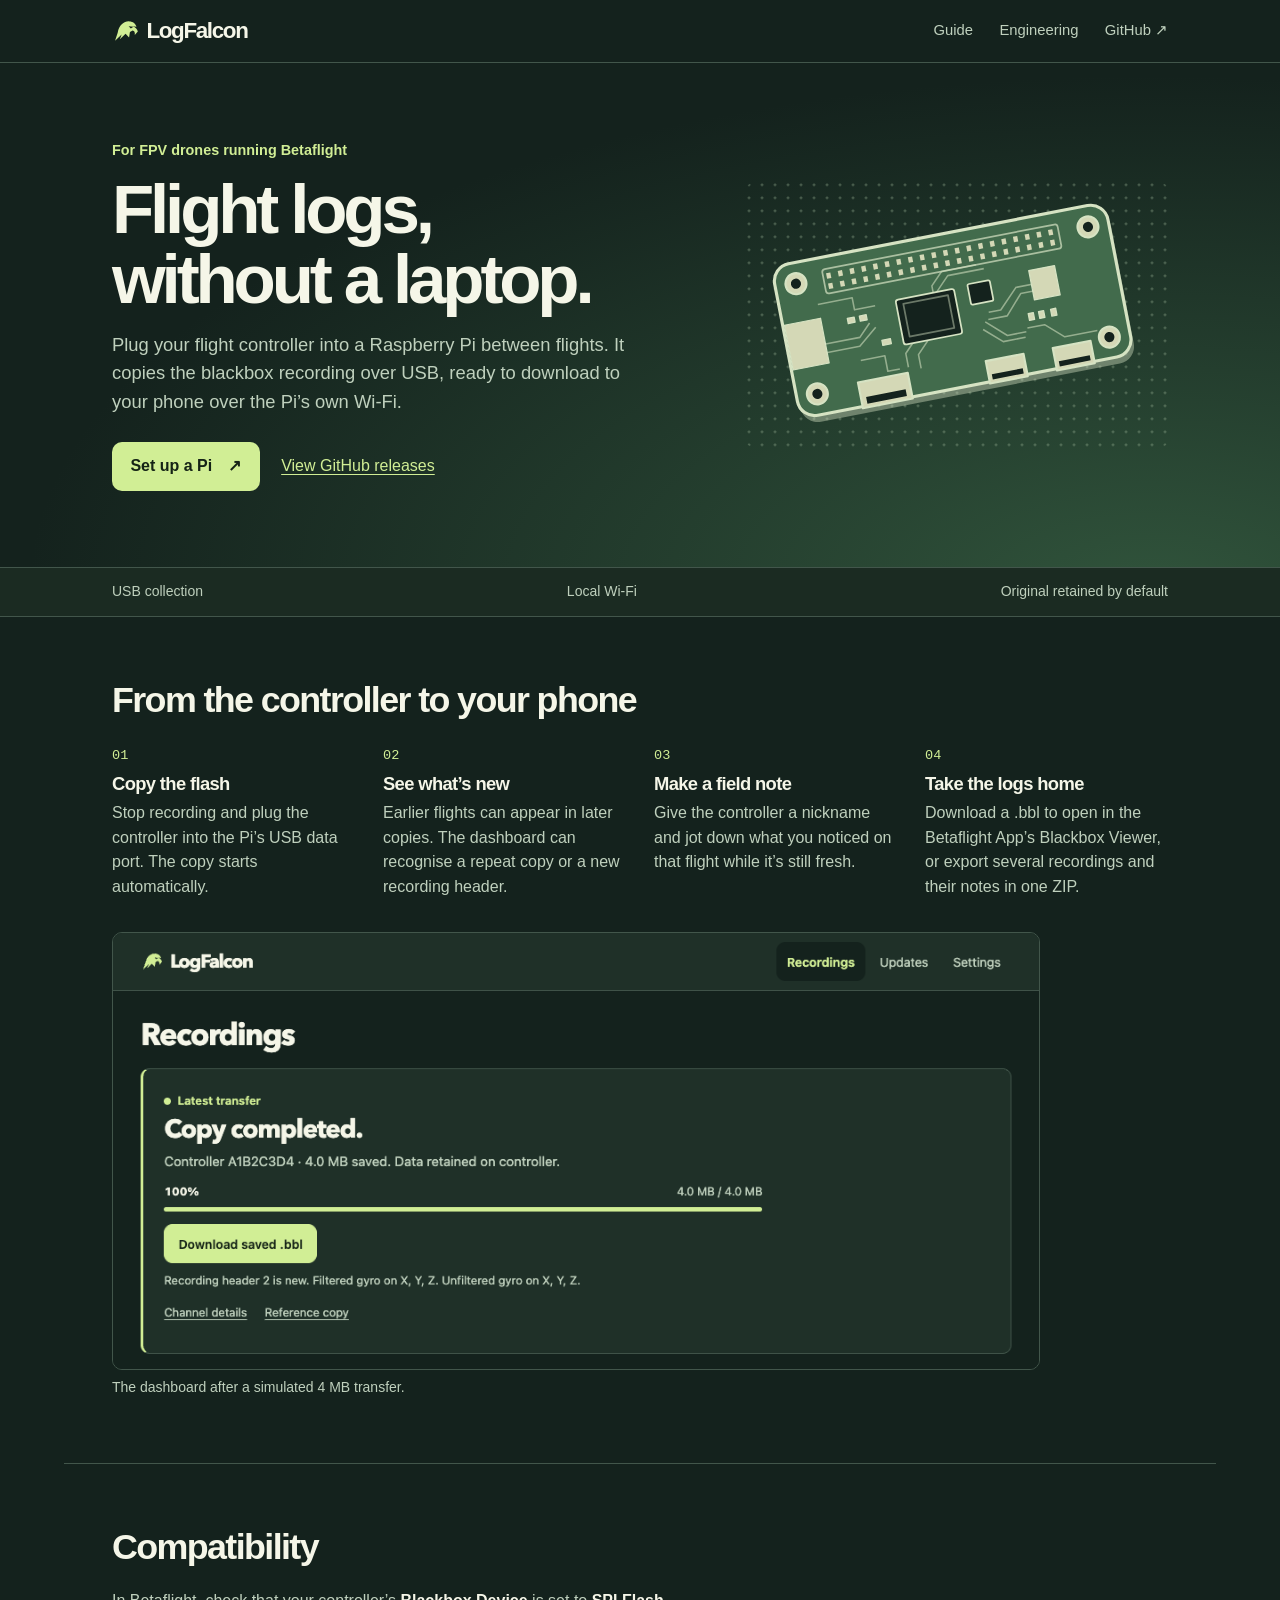
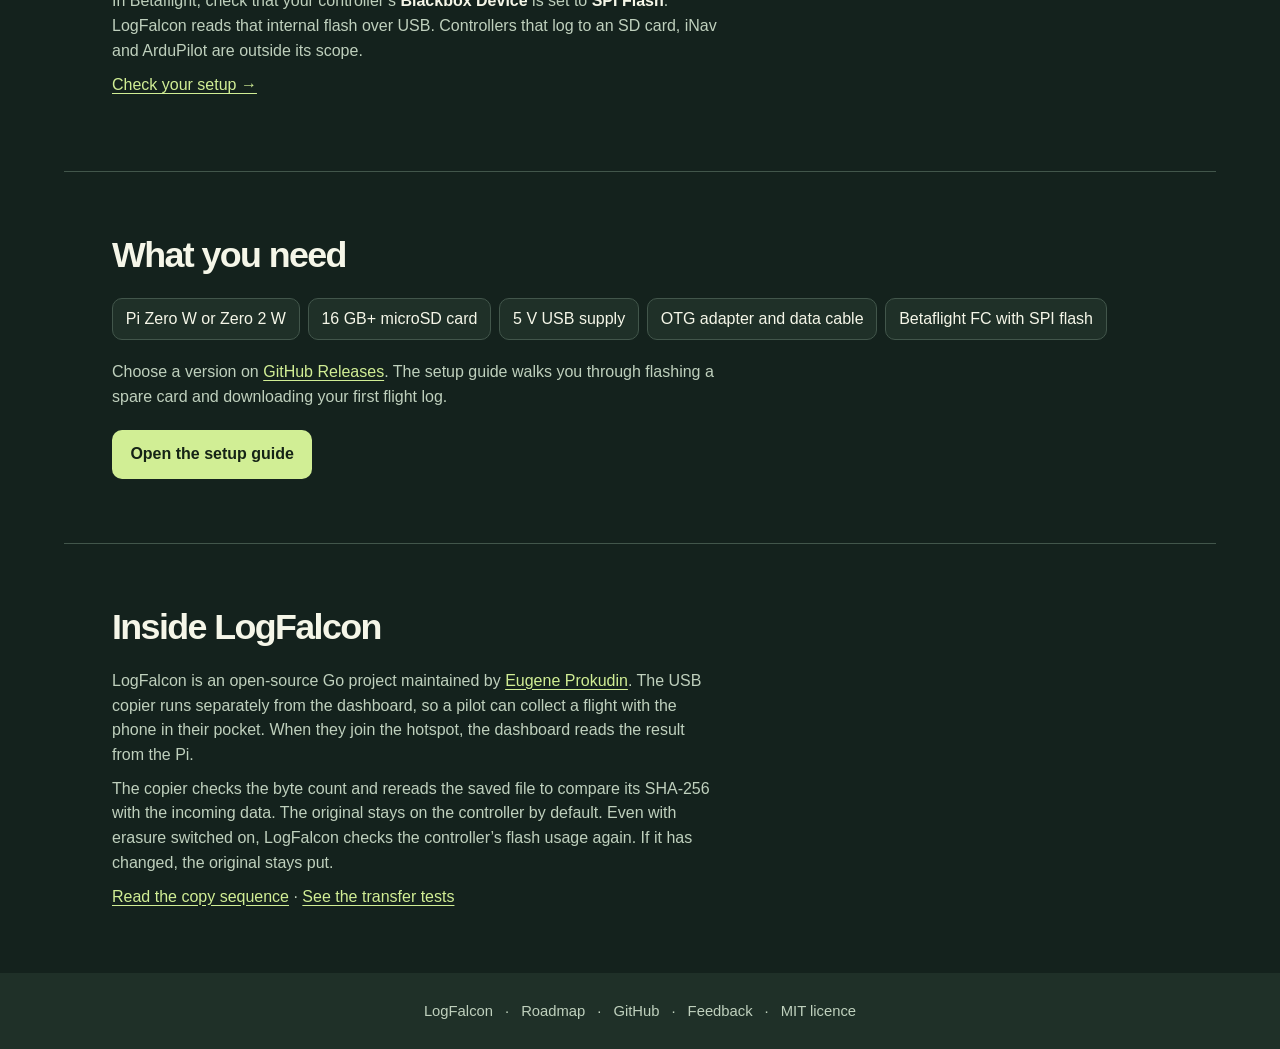
==== commit 1d68bbda: "Clarify LogFalcon setup, publish the field-test roadmap and correct attribution" ====
--- a/docs/index.html
+++ b/docs/index.html
@@ -14,7 +14,7 @@
     <a class="brand" href="index.html" aria-current="page"><img src="assets/logfalcon-mark.svg" width="28" height="28" alt="">LogFalcon</a>
     <div class="nav-right">
       <a class="nav-link" href="guide.html">Guide</a>
-      <a class="nav-link" href="https://github.com/proeugene/logfalcon/blob/main/docs/ARCHITECTURE.md">Architecture</a>
+      <a class="nav-link" href="#engineering">Engineering</a>
       <a class="nav-link" href="https://github.com/proeugene/logfalcon">GitHub ↗</a>
     </div>
   </nav>
@@ -27,7 +27,7 @@
           <p class="hero-sub">Plug your flight controller into a Raspberry Pi between flights. It copies the blackbox recording over USB, ready to download to your phone over the Pi’s own Wi-Fi.</p>
           <div class="ctas">
             <a href="guide.html#setup" class="btn-primary">Set up a Pi <span aria-hidden="true">↗</span></a>
-            <a href="https://github.com/proeugene/logfalcon/blob/main/docs/ARCHITECTURE.md#copy-and-recovery-ordering" class="text-link">How the copy is checked</a>
+            <a href="https://github.com/proeugene/logfalcon/releases" class="text-link">View GitHub releases</a>
           </div>
         </div>
         <div class="board-plate"><img src="images/pi-zero.svg" width="224" height="130" alt="Illustration of a Pi Zero board with its two micro-USB ports"></div>
@@ -52,23 +52,30 @@
     <section class="section" id="compatibility">
       <h2 class="section-label">Compatibility</h2>
       <div class="compatibility-copy">
-        <p>LogFalcon targets <strong>Betaflight controllers that record to internal SPI flash</strong>, paired with a Pi Zero W or Zero 2 W. Field checks on this image are still open for both Pi models.</p>
-        <p>iNav copying is disabled. Controller-side SD cards and ArduPilot are unsupported.</p>
+        <p>In Betaflight, check that your controller’s <strong>Blackbox Device</strong> is set to <strong>SPI Flash</strong>. LogFalcon reads that internal flash over USB. Controllers that log to an SD card, iNav and ArduPilot are outside its scope.</p>
       </div>
-      <a class="text-link" href="guide.html#compatibility">Read the limitations →</a>
+      <a class="text-link" href="guide.html#compatibility">Check your setup →</a>
     </section>
     <section class="section" id="setup">
       <h2 class="section-label">What you need</h2>
       <ul class="equipment-list">
         <li>Pi Zero W or Zero 2 W</li><li>16 GB+ microSD card</li><li>5 V USB supply</li><li>OTG adapter and data cable</li><li>Betaflight FC with SPI flash</li>
       </ul>
-      <p class="section-intro">To try this version, build its SD image from source and verify the checksum before flashing a spare card. The guide walks you through the build and your first download.</p>
+      <p class="section-intro">Choose a version on <a href="https://github.com/proeugene/logfalcon/releases">GitHub Releases</a>. The setup guide walks you through flashing a spare card and downloading your first flight log.</p>
       <a class="btn-primary" href="guide.html#setup">Open the setup guide</a>
+    </section>
+    <section class="section" id="engineering">
+      <h2 class="section-label">Inside LogFalcon</h2>
+      <div class="compatibility-copy">
+        <p>LogFalcon is an open-source Go project maintained by <a href="https://github.com/proeugene">Eugene Prokudin</a>. The USB copier runs separately from the dashboard, so a pilot can collect a flight with the phone in their pocket. When they join the hotspot, the dashboard reads the result from the Pi.</p>
+        <p>The copier checks the byte count and rereads the saved file to compare its SHA-256 with the incoming data. The original stays on the controller by default. Even with erasure switched on, LogFalcon checks the controller’s flash usage again. If it has changed, the original stays put.</p>
+        <p><a href="https://github.com/proeugene/logfalcon/blob/main/docs/ARCHITECTURE.md#copy-and-recovery-ordering">Read the copy sequence</a> · <a href="https://github.com/proeugene/logfalcon/blob/main/internal/sync/transfer_test.go">See the transfer tests</a></p>
+      </div>
     </section>
   </main>
   <footer>
     <span>LogFalcon</span><span class="footer-sep">·</span>
-    <a href="https://github.com/proeugene/logfalcon/blob/main/docs/ARCHITECTURE.md">Engineering</a><span class="footer-sep">·</span>
+    <a href="roadmap.html">Roadmap</a><span class="footer-sep">·</span>
     <a href="https://github.com/proeugene/logfalcon">GitHub</a><span class="footer-sep">·</span>
     <a href="https://github.com/proeugene/logfalcon/issues">Feedback</a><span class="footer-sep">·</span>
     <a href="https://github.com/proeugene/logfalcon/blob/main/LICENSE">MIT licence</a>
